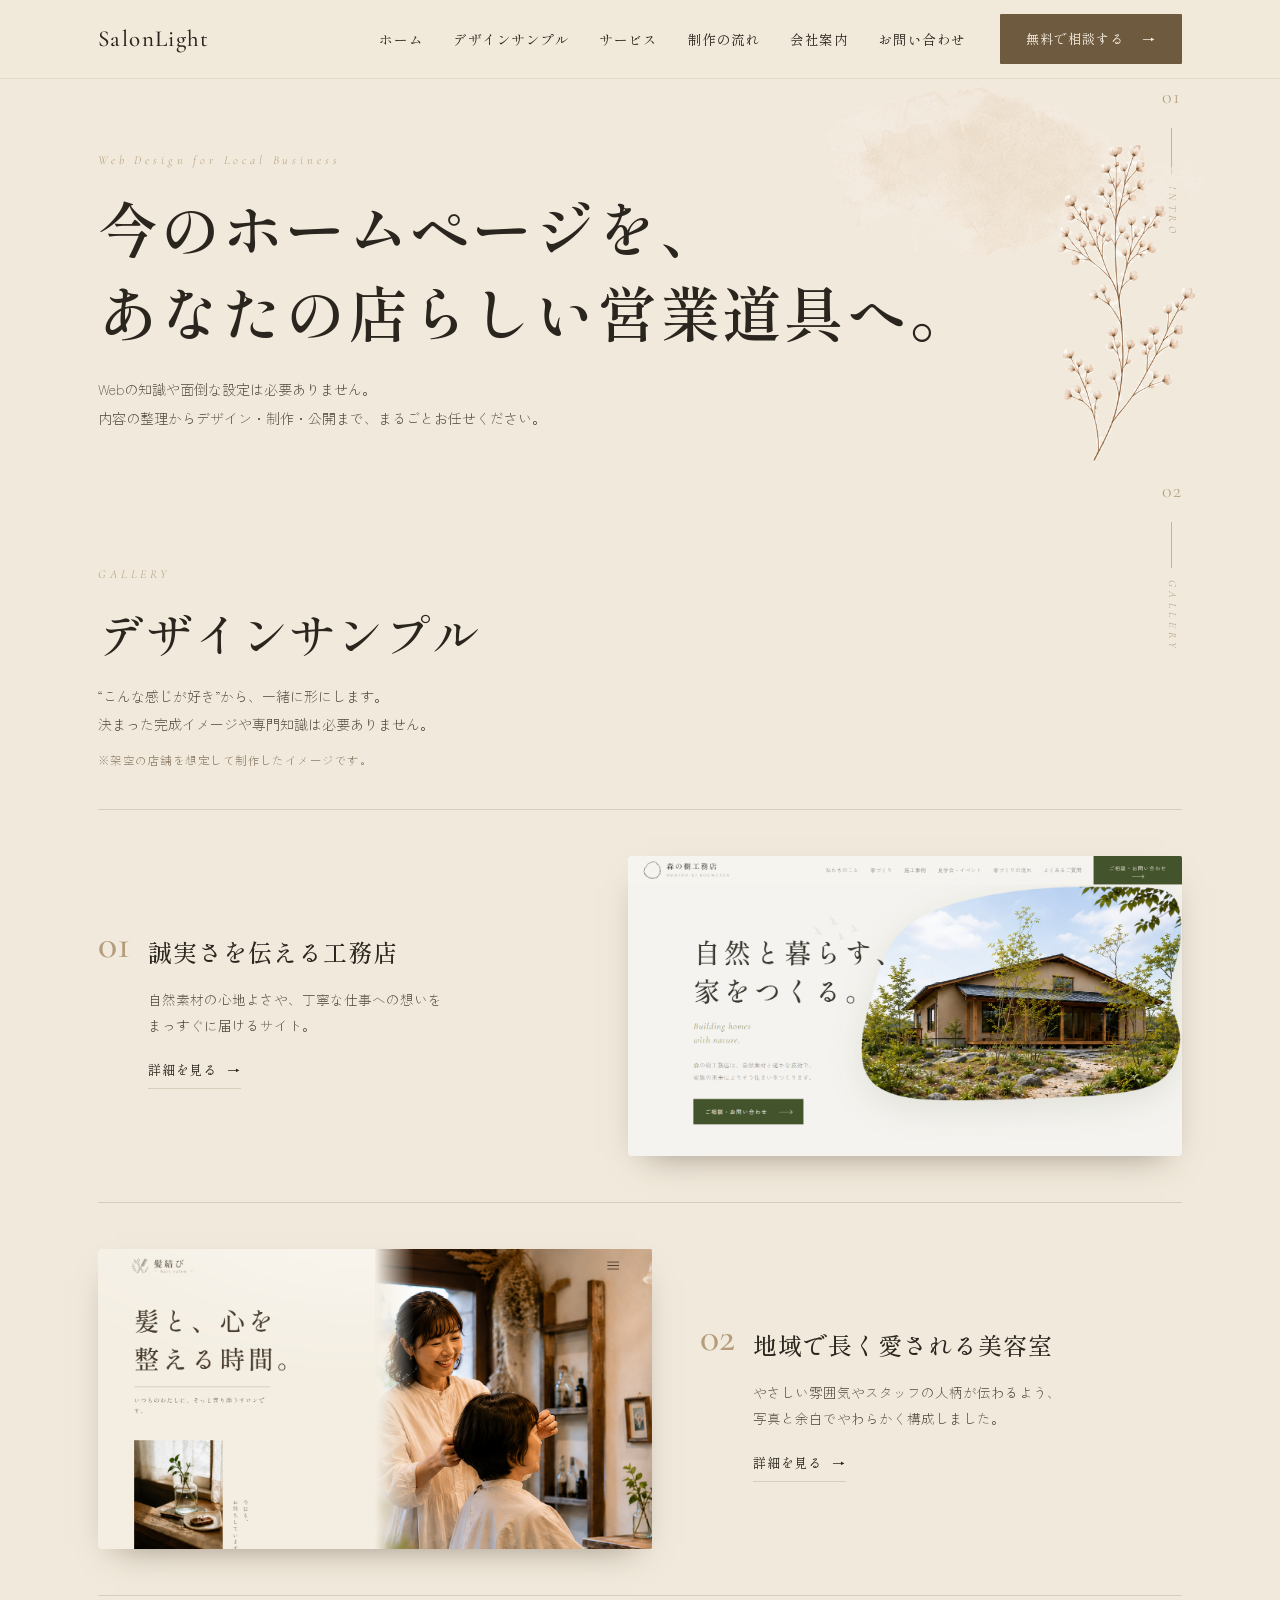
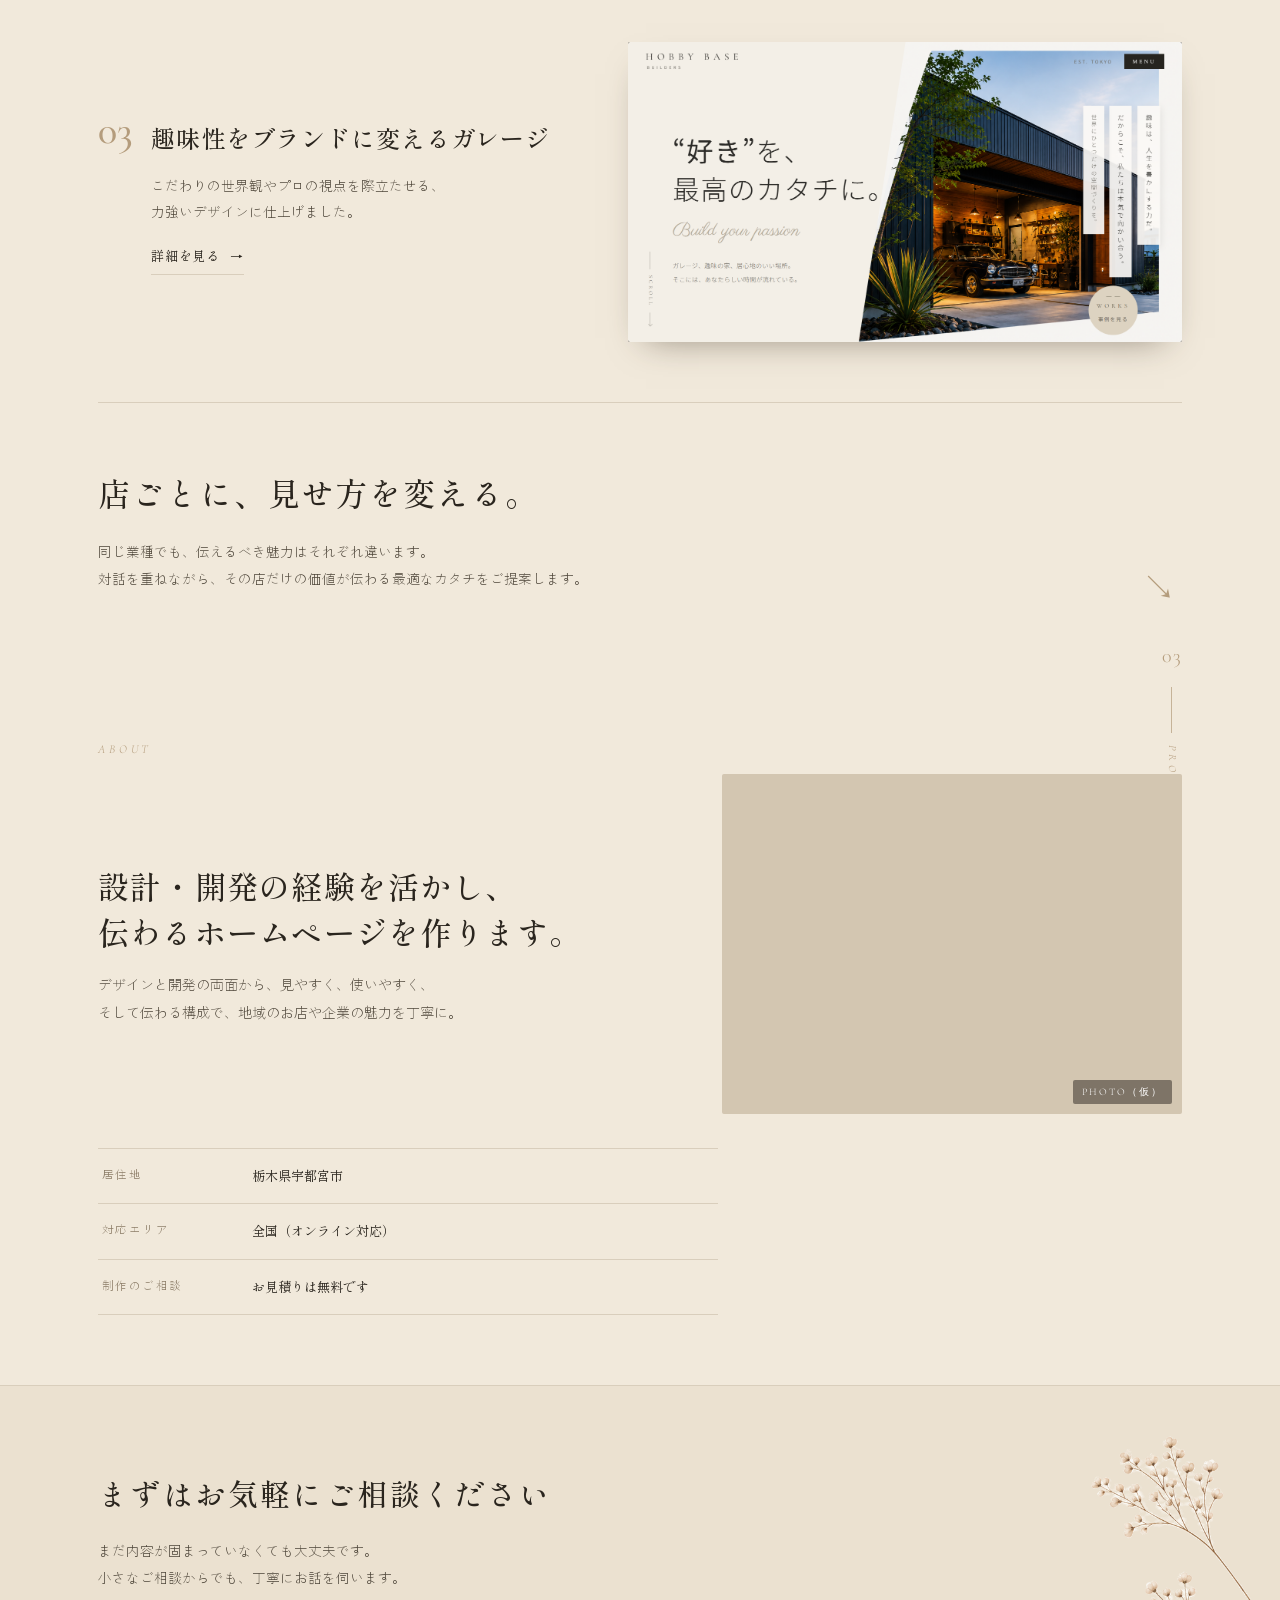
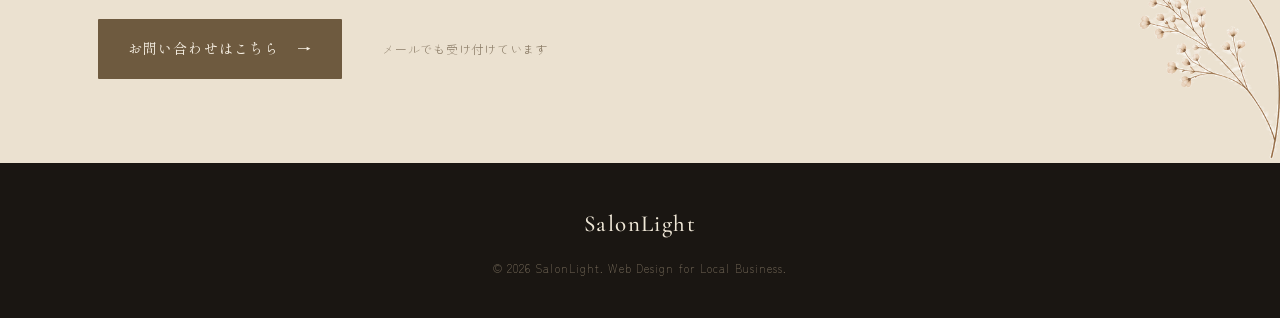
==== index.html @ 2dcd73f8 "Replace repository contents" ====
<!DOCTYPE html>
<html lang="ja">
<head>
<meta charset="UTF-8" />
<meta name="viewport" content="width=device-width, initial-scale=1.0" />
<title>SalonLight ｜ 今のホームページを、あなたの店らしい営業道具へ。</title>
<meta name="description" content="デザインから公開後の運用まで、まるごとサポート。地域のお店や企業の魅力を、伝わるかたちに整えるWeb制作。" />
<link rel="preconnect" href="https://fonts.googleapis.com" />
<link rel="preconnect" href="https://fonts.gstatic.com" crossorigin />
<link href="https://fonts.googleapis.com/css2?family=Cormorant+Garamond:ital,wght@0,400;0,500;0,600;1,400&family=Shippori+Mincho:wght@400;500;600;700&family=Zen+Kaku+Gothic+New:wght@300;400;500;700&display=swap" rel="stylesheet" />
<link rel="stylesheet" href="css/style.css" />
</head>
<body>

<!-- ============ HEADER ============ -->
<header class="site-header" id="top">
  <div class="header-inner">
    <a href="#top" class="logo">SalonLight</a>
    <nav class="gnav" aria-label="グローバルナビ">
      <a href="#top">ホーム</a>
      <a href="#works">デザインサンプル</a>
      <a href="#service">サービス</a>
      <a href="#flow">制作の流れ</a>
      <a href="#about">会社案内</a>
      <a href="#contact">お問い合わせ</a>
    </nav>
    <a href="#contact" class="btn btn-solid header-cta">無料で相談する<span class="ar">→</span></a>
    <button class="menu-toggle" aria-label="メニュー" aria-expanded="false">
      <span></span><span></span><span></span>
    </button>
  </div>
  <div class="mobile-nav" hidden>
    <a href="#top">ホーム</a>
    <a href="#works">デザインサンプル</a>
    <a href="#service">サービス</a>
    <a href="#flow">制作の流れ</a>
    <a href="#about">会社案内</a>
    <a href="#contact">お問い合わせ</a>
    <a href="#contact" class="btn btn-solid">無料で相談する<span class="ar">→</span></a>
  </div>
</header>

<main>

<!-- ============ HERO / INTRO ============ -->
<section class="hero">
  <span class="side-index" aria-hidden="true"><em>01</em><i class="bar"></i><span class="vtxt">INTRO</span></span>
  <img class="hero-watercolor" src="resouce/05_watercolor.png" alt="" aria-hidden="true" />
  <img class="hero-flower" src="resouce/03_kasumiso_right.png" alt="" aria-hidden="true" />
  <div class="hero-body">
    <p class="eyebrow">Web Design for Local Business</p>
    <h1 class="hero-title">今のホームページを、<br />あなたの店らしい<br class="sp-only" />営業道具へ。</h1>
    <p class="hero-lead">Webの知識や面倒な設定は必要ありません。<br />内容の整理からデザイン・制作・公開まで、まるごとお任せください。</p>
  </div>
</section>

<!-- ============ GALLERY / デザインサンプル ============ -->
<section class="works" id="works">
  <span class="side-index right" aria-hidden="true"><em>02</em><i class="bar"></i><span class="vtxt">GALLERY</span></span>
  <header class="sec-head">
    <p class="eyebrow">GALLERY</p>
    <h2 class="sec-title">デザインサンプル</h2>
    <p class="sec-lead">“こんな感じが好き”から、一緒に形にします。<br />決まった完成イメージや専門知識は必要ありません。</p>
    <p class="sample-note">※架空の店舗を想定して制作したイメージです。</p>
  </header>

  <article class="work">
    <div class="work-text">
      <span class="work-no">01</span>
      <div>
        <h3>誠実さを伝える工務店</h3>
        <p>自然素材の心地よさや、丁寧な仕事への想いを<br />まっすぐに届けるサイト。</p>
        <a class="link-arrow" href="sample2/morinoki_site/index.html">詳細を見る<span class="ar">→</span></a>
      </div>
    </div>
    <a class="work-shot" href="sample2/morinoki_site/index.html" aria-label="森の樹工務店サイトを開く"><img src="mockups/work01_komuten.png" alt="森の樹工務店サイトのプレビュー" loading="lazy" /></a>
  </article>

  <article class="work reverse">
    <div class="work-text">
      <span class="work-no">02</span>
      <div>
        <h3>地域で長く愛される美容室</h3>
        <p>やさしい雰囲気やスタッフの人柄が伝わるよう、<br />写真と余白でやわらかく構成しました。</p>
        <a class="link-arrow" href="sample4/site/index.html">詳細を見る<span class="ar">→</span></a>
      </div>
    </div>
    <a class="work-shot" href="sample4/site/index.html" aria-label="髪結び 美容室サイトを開く"><img src="mockups/work02_salon.png" alt="髪結び 美容室サイトのプレビュー" loading="lazy" /></a>
  </article>

  <article class="work">
    <div class="work-text">
      <span class="work-no">03</span>
      <div>
        <h3>趣味性をブランドに変えるガレージ</h3>
        <p>こだわりの世界観やプロの視点を際立たせる、<br />力強いデザインに仕上げました。</p>
        <a class="link-arrow" href="sample3/index.html">詳細を見る<span class="ar">→</span></a>
      </div>
    </div>
    <a class="work-shot dark" href="sample3/index.html" aria-label="HOBBY BASE ガレージサイトを開く"><img src="mockups/work03_garage.png" alt="HOBBY BASE ガレージサイトのプレビュー" loading="lazy" /></a>
  </article>

  <div class="works-foot">
    <h3>店ごとに、見せ方を変える。</h3>
    <p>同じ業種でも、伝えるべき魅力はそれぞれ違います。<br />対話を重ねながら、その店だけの価値が伝わる最適なカタチをご提案します。</p>
    <span class="corner-arrow" aria-hidden="true">↘</span>
  </div>
</section>

<!-- ============ ABOUT / PROFILE ============ -->
<section class="about" id="about">
  <span class="side-index right" aria-hidden="true"><em>03</em><i class="bar"></i><span class="vtxt">PROFILE</span></span>
  <p class="eyebrow">ABOUT</p>
  <div class="about-grid">
    <div class="about-text">
      <h2 class="sec-title">設計・開発の経験を活かし、<br />伝わるホームページを作ります。</h2>
      <p class="sec-lead">デザインと開発の両面から、見やすく、使いやすく、<br />そして伝わる構成で、地域のお店や企業の魅力を丁寧に。</p>
    </div>
    <!-- 仮置き写真：本番では人物・作業風景の写真に差し替え -->
    <figure class="about-photo" style="--ph:url('https://images.unsplash.com/photo-1486312338219-ce68d2c6f44d?auto=format&fit=crop&w=1000&q=70')">
      <span class="ph-tag">PHOTO（仮）</span>
    </figure>
  </div>

  <dl class="profile-table">
    <div><dt>居住地</dt><dd>栃木県宇都宮市</dd></div>
    <div><dt>対応エリア</dt><dd>全国（オンライン対応）</dd></div>
    <div><dt>制作のご相談</dt><dd>お見積りは無料です</dd></div>
  </dl>
</section>

<!-- ============ CONTACT CTA ============ -->
<section class="cta" id="contact">
  <img class="cta-flower" src="resouce/01_kasumiso_left.png" alt="" aria-hidden="true" />
  <div class="cta-inner">
    <h2>まずはお気軽にご相談ください</h2>
    <p>まだ内容が固まっていなくても大丈夫です。<br />小さなご相談からでも、丁寧にお話を伺います。</p>
    <a href="mailto:nnnwa4create@gmail.com" class="btn btn-solid btn-lg">お問い合わせはこちら<span class="ar">→</span></a>
    <a href="mailto:nnnwa4create@gmail.com" class="link-arrow mail">メールでも受け付けています</a>
  </div>
</section>

</main>

<footer class="site-footer">
  <a href="#top" class="logo">SalonLight</a>
  <p class="copy">© 2026 SalonLight. Web Design for Local Business.</p>
</footer>

<script>
  const toggle = document.querySelector('.menu-toggle');
  const mnav = document.querySelector('.mobile-nav');
  toggle.addEventListener('click', () => {
    const open = mnav.hasAttribute('hidden');
    if (open) { mnav.removeAttribute('hidden'); } else { mnav.setAttribute('hidden',''); }
    toggle.setAttribute('aria-expanded', String(open));
    toggle.classList.toggle('is-open', open);
  });
  mnav.querySelectorAll('a').forEach(a => a.addEventListener('click', () => {
    mnav.setAttribute('hidden',''); toggle.classList.remove('is-open'); toggle.setAttribute('aria-expanded','false');
  }));
</script>
</body>
</html>
---- css/style.css ----
/* =========================================================
   N Design — mobile-first stylesheet
   見本（スマホ／PC）に忠実に再現。配色は温かみのあるアイボリー＋ブラウン。
   ========================================================= */

:root{
  --cream:#F1E9DB;        /* page background */
  --cream-2:#EBE1D0;
  --ivory:#FBF7EF;
  --ink:#2A251E;          /* headings */
  --ink-soft:#4C4438;     /* body text */
  --muted:#8A7B66;        /* small captions */
  --brown:#6E5A3F;        /* buttons / accent */
  --brown-dark:#5A492F;
  --brown-light:#B49C7C;  /* numbers, latin labels */
  --line:#D9CEBC;         /* hairlines */
  --dark:#1A1612;         /* dark blocks */
  --dark-2:#221D18;
  --maxw:1180px;
  --pad:22px;             /* mobile side padding (控えめ) */
  --serif:"Shippori Mincho", serif;
  --sans:"Zen Kaku Gothic New","Noto Sans JP",sans-serif;
  --latin:"Cormorant Garamond",serif;
}

*{box-sizing:border-box;}
html{scroll-behavior:smooth;}
body{
  margin:0;
  background:var(--cream);
  color:var(--ink-soft);
  font-family:var(--sans);
  font-weight:300;
  line-height:1.85;
  font-size:14px;
  -webkit-font-smoothing:antialiased;
  text-rendering:optimizeLegibility;
  overflow-x:hidden;
}
img{max-width:100%;display:block;}
a{color:inherit;text-decoration:none;}

.sp-only{display:inline;}

/* ---------- shared bits ---------- */
.eyebrow{
  font-family:var(--latin);
  font-size:12px;
  letter-spacing:.32em;
  text-transform:none;
  color:var(--brown-light);
  font-style:italic;
  margin:0 0 14px;
}
.sec-title{
  font-family:var(--serif);
  color:var(--ink);
  font-weight:500;
  line-height:1.5;
  letter-spacing:.04em;
  margin:0;
}
.sec-lead{
  color:var(--ink-soft);
  font-size:13px;
  line-height:2;
  margin:14px 0 0;
}
.sample-note{
  font-size:11.5px;
  color:var(--muted);
  letter-spacing:.04em;
  margin:12px 0 0;
}

/* arrow link */
.link-arrow{
  display:inline-flex;align-items:center;gap:10px;
  font-family:var(--serif);
  font-size:13px;
  color:var(--ink);
  letter-spacing:.06em;
  padding-bottom:6px;
  border-bottom:1px solid var(--line);
}
.link-arrow .ar{font-family:var(--sans);transition:transform .25s;}
.link-arrow:hover .ar{transform:translateX(5px);}
.link-arrow.light{color:#fff;border-color:rgba(255,255,255,.5);}
.link-arrow.mail{font-family:var(--sans);font-size:12px;color:var(--muted);border:none;padding:0;}

/* buttons */
.btn{
  display:inline-flex;align-items:center;justify-content:center;gap:18px;
  font-family:var(--serif);letter-spacing:.08em;
  cursor:pointer;border:none;transition:background .25s,transform .25s;
}
.btn .ar{font-family:var(--sans);}
.btn-solid{
  background:var(--brown);color:#F6EFE3;
  font-size:13px;padding:13px 26px;border-radius:1px;
}
.btn-solid:hover{background:var(--brown-dark);}
.btn-lg{padding:17px 30px;font-size:14px;}
.btn-lg:hover .ar{transform:translateX(5px);}

/* side vertical index (01 / INTRO) */
.side-index{
  position:absolute;top:0;right:var(--pad);
  display:flex;flex-direction:column;align-items:center;gap:12px;
  color:var(--brown-light);pointer-events:none;
}
.side-index em{font-family:var(--latin);font-style:normal;font-size:20px;letter-spacing:.05em;}
.side-index .bar{width:1px;height:46px;background:var(--brown-light);opacity:.7;}
.side-index .vtxt{
  writing-mode:vertical-rl;font-family:var(--latin);font-style:italic;
  letter-spacing:.4em;font-size:11px;
}

/* =========================================================
   HEADER
   ========================================================= */
.site-header{
  position:sticky;top:0;z-index:50;
  background:rgba(241,233,219,.92);
  backdrop-filter:blur(6px);
  border-bottom:1px solid rgba(217,206,188,.6);
}
.header-inner{
  max-width:var(--maxw);margin:0 auto;
  display:flex;align-items:center;justify-content:space-between;
  padding:14px var(--pad);
}
.logo{
  font-family:var(--latin);font-size:23px;font-weight:500;
  letter-spacing:.06em;color:var(--ink);
}
.gnav{display:none;}
.header-cta{display:none;}
.menu-toggle{
  width:30px;height:22px;background:none;border:none;position:relative;padding:0;
}
.menu-toggle span{
  position:absolute;left:0;width:100%;height:1.5px;background:var(--ink);transition:.3s;
}
.menu-toggle span:nth-child(1){top:2px;}
.menu-toggle span:nth-child(2){top:10px;}
.menu-toggle span:nth-child(3){top:18px;}
.menu-toggle.is-open span:nth-child(1){top:10px;transform:rotate(45deg);}
.menu-toggle.is-open span:nth-child(2){opacity:0;}
.menu-toggle.is-open span:nth-child(3){top:10px;transform:rotate(-45deg);}
[hidden]{display:none !important;}
.mobile-nav{
  display:flex;flex-direction:column;gap:4px;
  padding:10px var(--pad) 22px;
  border-bottom:1px solid var(--line);
}
.mobile-nav a{
  font-family:var(--serif);font-size:14px;padding:11px 4px;color:var(--ink);
  border-bottom:1px solid rgba(217,206,188,.5);
}
.mobile-nav a.btn{border:none;margin-top:12px;color:#F6EFE3;}

/* =========================================================
   HERO
   ========================================================= */
.hero{
  position:relative;
  max-width:var(--maxw);margin:0 auto;
  padding:54px var(--pad) 46px;
}
.hero-watercolor{
  position:absolute;top:8px;right:-30px;width:60%;max-width:300px;
  opacity:.7;z-index:0;pointer-events:none;
}
.hero-flower{
  position:absolute;top:120px;right:0;width:34%;max-width:150px;
  opacity:.9;z-index:0;pointer-events:none;
}
.hero-body{position:relative;z-index:2;}
.hero-title{
  font-family:var(--serif);color:var(--ink);
  font-weight:600;letter-spacing:.04em;
  font-size:33px;line-height:1.45;margin:0 0 22px;
}
.hero-lead{
  font-size:13px;line-height:2.05;color:var(--ink-soft);margin:0;
}

/* =========================================================
   WORKS
   ========================================================= */
.works{
  position:relative;max-width:var(--maxw);margin:0 auto;
  padding:58px var(--pad) 20px;
}
.sec-head{margin-bottom:38px;}
.sec-head .sec-title{font-size:34px;margin-top:4px;}

.work{
  display:flex;flex-direction:column;gap:18px;
  padding:30px 0;border-top:1px solid var(--line);
}
.work-text{display:flex;gap:18px;align-items:flex-start;}
.work-no{
  font-family:var(--latin);font-size:30px;color:var(--brown-light);
  line-height:1;flex:0 0 auto;font-weight:500;
}
.work-text h3{
  font-family:var(--serif);color:var(--ink);font-weight:500;
  font-size:18px;letter-spacing:.04em;margin:6px 0 12px;
}
.work-text p{font-size:12.5px;line-height:1.95;color:var(--ink-soft);margin:0 0 16px;}
.work-shot{
  display:block;margin:0;height:210px;border-radius:2px;overflow:hidden;position:relative;
  background-color:#cdbfa9;
  box-shadow:0 14px 34px -18px rgba(60,48,32,.55);
  transition:transform .35s ease, box-shadow .35s ease;
}
.work-shot img{
  width:100%;height:100%;object-fit:cover;object-position:center top;display:block;
  transition:transform .5s ease;
}
.work-shot:hover{transform:translateY(-4px);box-shadow:0 20px 40px -16px rgba(60,48,32,.6);}
.work-shot:hover img{transform:scale(1.03);}
.work-shot.dark{background-color:#15120e;}

/* works closing band */
.works-foot{
  position:relative;border-top:1px solid var(--line);
  padding:42px 0 8px;margin-top:14px;
}
.works-foot h3{
  font-family:var(--serif);color:var(--ink);font-weight:500;
  font-size:23px;letter-spacing:.06em;margin:0 0 16px;
}
.works-foot p{font-size:12.5px;line-height:2;color:var(--ink-soft);margin:0;}
.corner-arrow{
  position:absolute;right:2px;bottom:6px;color:var(--brown-light);
  font-size:24px;line-height:1;
}

/* =========================================================
   ABOUT / PROFILE
   ========================================================= */
.about{
  position:relative;max-width:var(--maxw);margin:0 auto;
  padding:64px var(--pad) 50px;
}
.about-grid{display:flex;flex-direction:column;gap:26px;}
.about .sec-title{font-size:25px;}
.about-photo{
  margin:0;height:230px;border-radius:2px;overflow:hidden;position:relative;
  background-image:var(--ph);background-size:cover;background-position:center;
  background-color:#d3c6b1;
}
.ph-tag{
  position:absolute;right:10px;bottom:10px;
  font-family:var(--latin);font-size:10px;letter-spacing:.2em;
  color:#fff;background:rgba(42,37,30,.5);padding:3px 9px;border-radius:2px;
}
.profile-table{margin:34px 0 0;padding:0;}
.profile-table > div{
  display:flex;gap:20px;padding:15px 4px;border-bottom:1px solid var(--line);
}
.profile-table > div:first-child{border-top:1px solid var(--line);}
.profile-table dt{
  flex:0 0 96px;font-size:11.5px;color:var(--muted);letter-spacing:.12em;margin:0;
}
.profile-table dd{margin:0;font-size:13px;color:var(--ink);font-family:var(--serif);}

/* =========================================================
   CONTACT CTA
   ========================================================= */
.cta{
  position:relative;background:var(--cream-2);overflow:hidden;
  border-top:1px solid var(--line);
}
.cta-flower{
  position:absolute;right:-6px;bottom:0;width:30%;max-width:130px;opacity:.85;pointer-events:none;
}
.cta-inner{
  max-width:var(--maxw);margin:0 auto;
  padding:56px var(--pad) 60px;position:relative;z-index:2;
}
.cta-inner h2{
  font-family:var(--serif);color:var(--ink);font-weight:500;
  font-size:23px;letter-spacing:.08em;margin:0 0 16px;
}
.cta-inner p{font-size:12.5px;line-height:2;color:var(--ink-soft);margin:0 0 28px;}
.cta-inner .btn-lg{display:flex;width:100%;max-width:340px;margin:0 0 18px;}

/* =========================================================
   FOOTER
   ========================================================= */
.site-footer{
  background:var(--dark);color:#C7BBA6;text-align:center;
  padding:40px var(--pad);
}
.site-footer .logo{color:#F0E8D8;display:inline-block;margin-bottom:12px;}
.site-footer .copy{font-size:11px;letter-spacing:.1em;color:#897C68;margin:0;}

/* =========================================================
   ===============   PC  /  TABLET   =======================
   ========================================================= */
@media (min-width:900px){
  :root{--pad:48px;}
  body{font-size:15px;}
  .sp-only{display:none;}

  /* header */
  .menu-toggle,.mobile-nav{display:none;}
  .gnav{display:flex;gap:30px;margin-left:auto;}
  .gnav a{
    font-family:var(--serif);font-size:13.5px;color:var(--ink);letter-spacing:.04em;
    position:relative;padding:4px 0;
  }
  .gnav a:hover{color:var(--brown);}
  .header-cta{display:inline-flex;margin-left:34px;}

  /* hero */
  .hero{padding:70px var(--pad) 40px;min-height:auto;}
  .hero-title{font-size:54px;line-height:1.4;}
  .hero-lead{font-size:14px;max-width:520px;}
  .hero-flower{top:60px;right:30px;width:150px;max-width:160px;}
  .hero-watercolor{top:0;right:0;max-width:420px;width:46%;}
  .side-index{right:var(--pad);}

  /* works */
  .works{padding:90px var(--pad) 30px;}
  .sec-head .sec-title{font-size:46px;}
  .sec-lead{font-size:14px;}

  .work{
    flex-direction:row;align-items:center;gap:48px;
    padding:46px 0;
  }
  .work.reverse{flex-direction:row-reverse;}
  .work-text{flex:1;}
  .work-shot{flex:1.15;height:300px;}
  .work-text h3{font-size:24px;}
  .work-text p{font-size:13.5px;}
  .work-no{font-size:40px;}

  .works-foot{padding:60px 0 16px;}
  .works-foot h3{font-size:32px;}
  .works-foot p{font-size:13.5px;}
  .corner-arrow{font-size:34px;right:6px;}

  /* about */
  .about{padding:100px var(--pad) 70px;}
  .about-grid{flex-direction:row;align-items:center;gap:48px;}
  .about-text{flex:1.25;}
  .about .sec-title{font-size:31px;}
  .about-photo{flex:1;height:340px;}
  .profile-table{max-width:620px;}
  .profile-table dt{flex-basis:130px;}

  /* cta */
  .cta-inner{padding:80px var(--pad) 84px;}
  .cta-inner h2{font-size:30px;}
  .cta-inner p{font-size:13.5px;}
  .cta-inner .btn-lg{display:inline-flex;width:auto;margin-right:30px;margin-bottom:0;}
  .cta-inner .link-arrow.mail{margin-left:6px;}
  .cta-flower{max-width:200px;width:22%;}
}

@media (min-width:1100px){
  .hero-title{font-size:60px;}
}
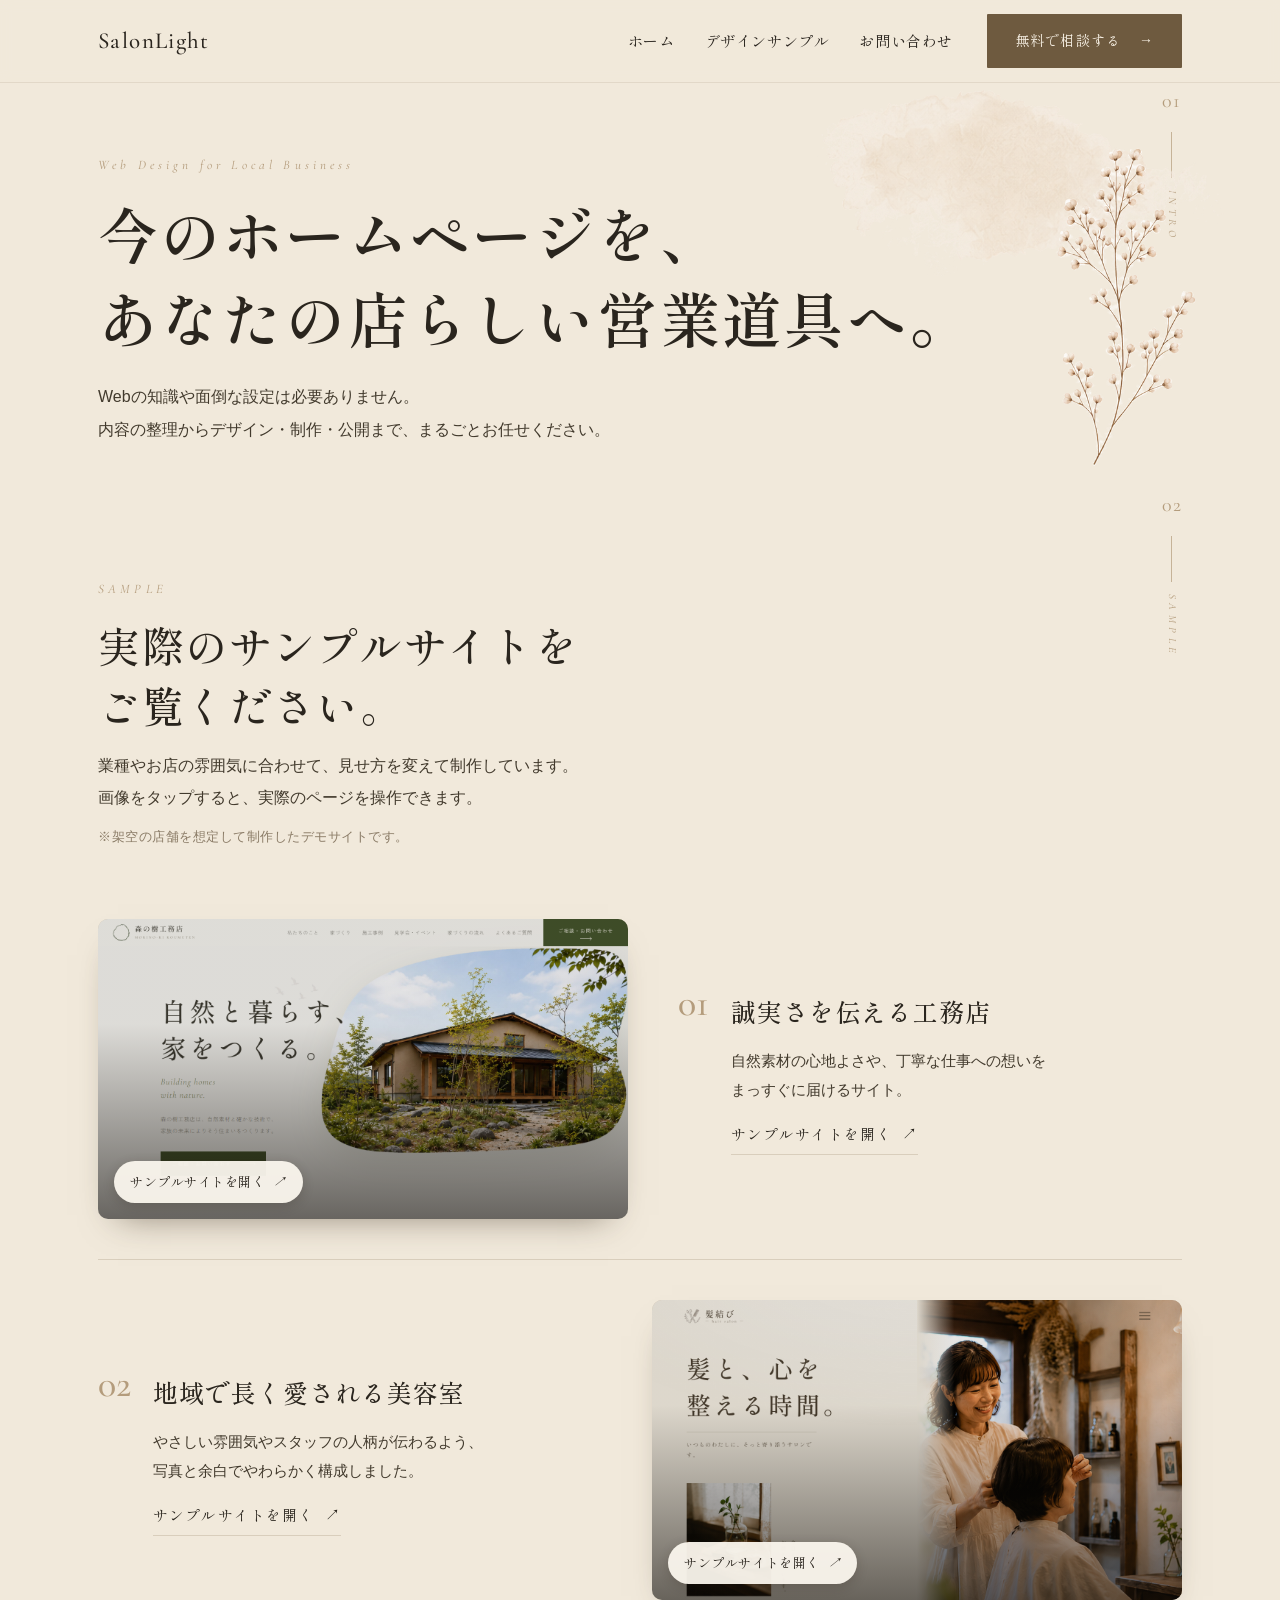
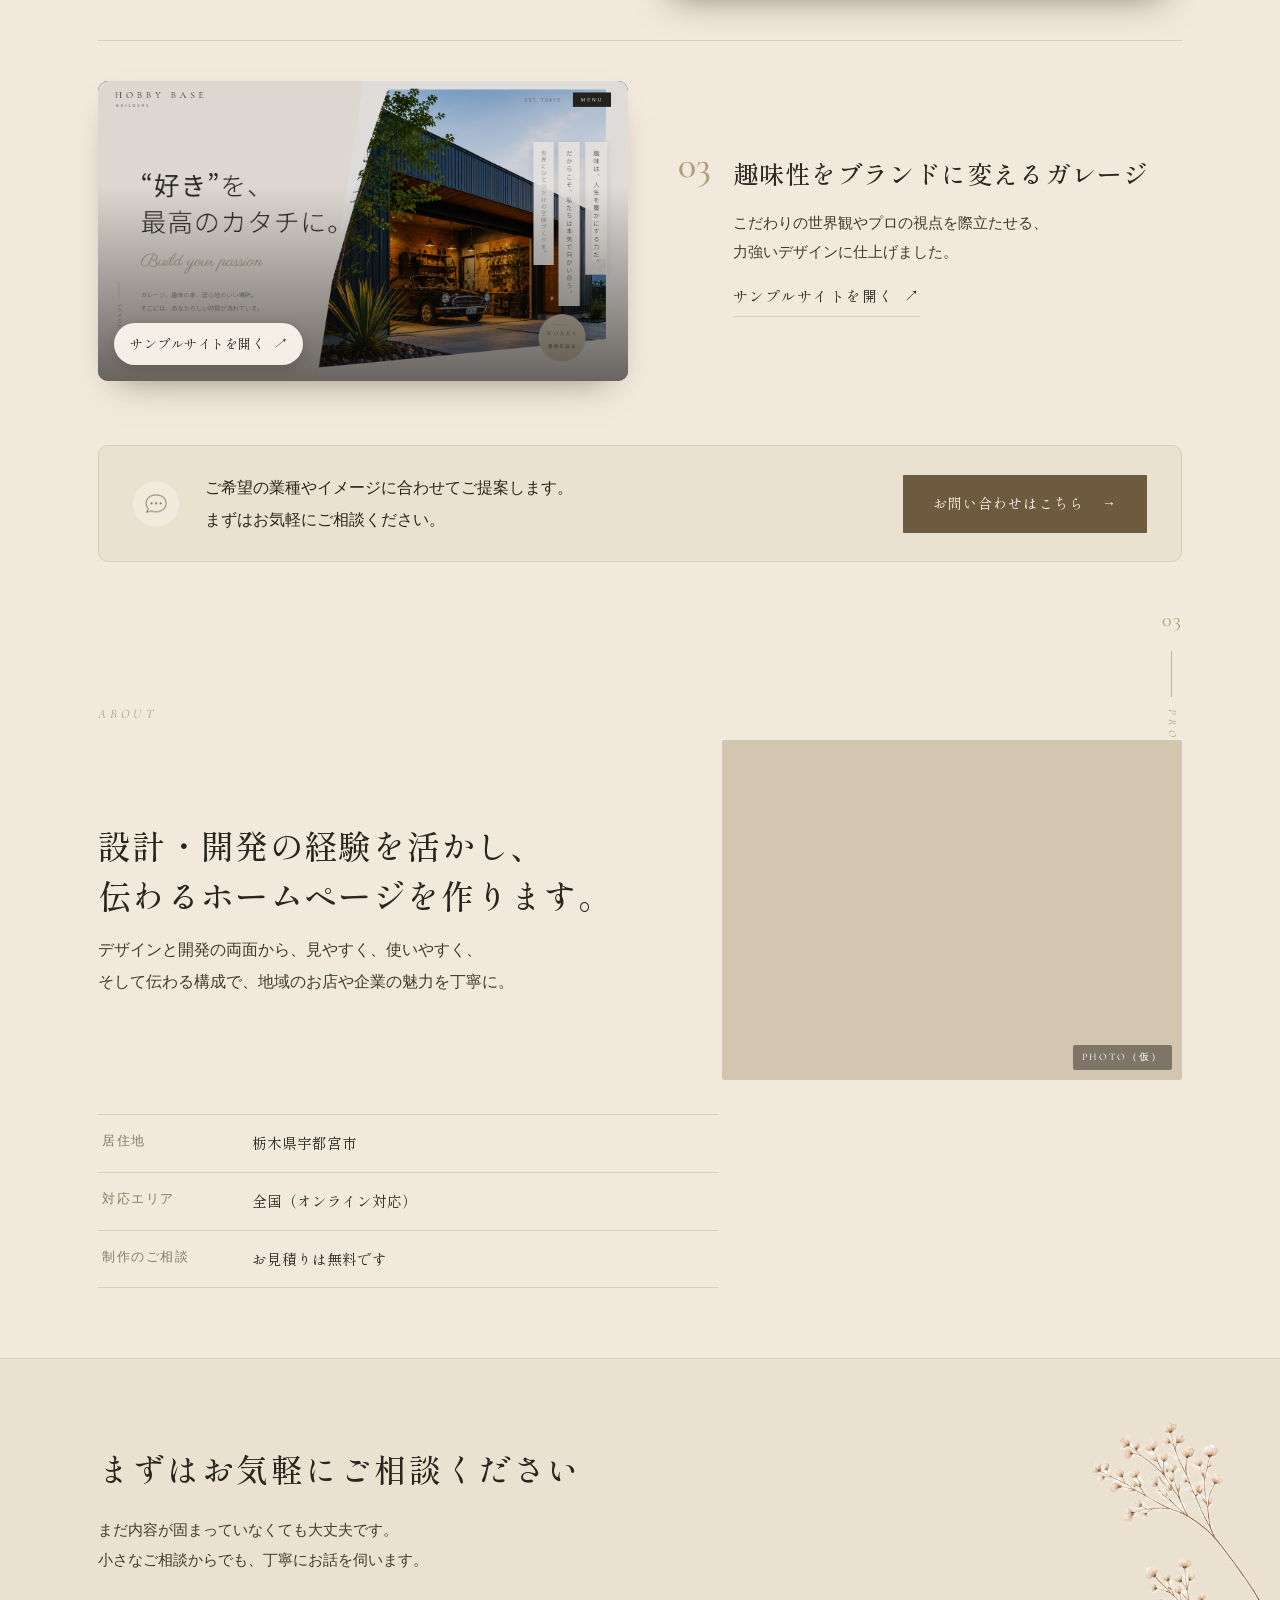
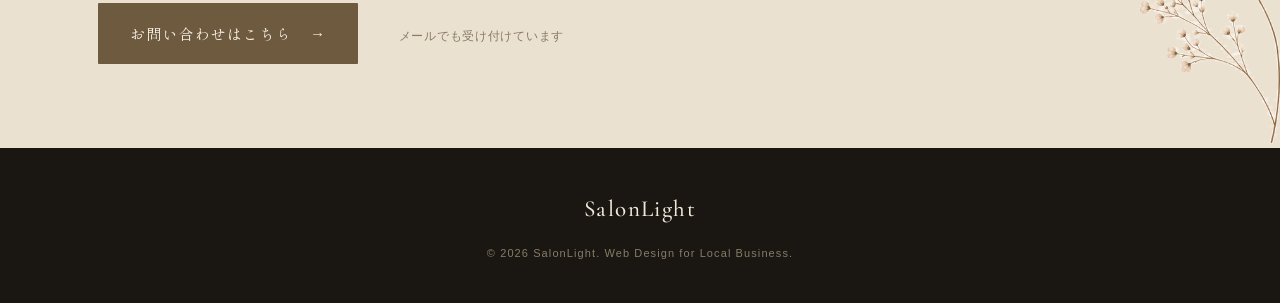
==== commit 93af480b: "Update site" ====
--- a/index.html
+++ b/index.html
@@ -19,9 +19,6 @@
     <nav class="gnav" aria-label="グローバルナビ">
       <a href="#top">ホーム</a>
       <a href="#works">デザインサンプル</a>
-      <a href="#service">サービス</a>
-      <a href="#flow">制作の流れ</a>
-      <a href="#about">会社案内</a>
       <a href="#contact">お問い合わせ</a>
     </nav>
     <a href="#contact" class="btn btn-solid header-cta">無料で相談する<span class="ar">→</span></a>
@@ -32,9 +29,6 @@
   <div class="mobile-nav" hidden>
     <a href="#top">ホーム</a>
     <a href="#works">デザインサンプル</a>
-    <a href="#service">サービス</a>
-    <a href="#flow">制作の流れ</a>
-    <a href="#about">会社案内</a>
     <a href="#contact">お問い合わせ</a>
     <a href="#contact" class="btn btn-solid">無料で相談する<span class="ar">→</span></a>
   </div>
@@ -54,56 +48,68 @@
   </div>
 </section>
 
-<!-- ============ GALLERY / デザインサンプル ============ -->
+<!-- ============ GALLERY / サンプルサイト ============ -->
 <section class="works" id="works">
-  <span class="side-index right" aria-hidden="true"><em>02</em><i class="bar"></i><span class="vtxt">GALLERY</span></span>
+  <span class="side-index right" aria-hidden="true"><em>02</em><i class="bar"></i><span class="vtxt">SAMPLE</span></span>
   <header class="sec-head">
-    <p class="eyebrow">GALLERY</p>
-    <h2 class="sec-title">デザインサンプル</h2>
-    <p class="sec-lead">“こんな感じが好き”から、一緒に形にします。<br />決まった完成イメージや専門知識は必要ありません。</p>
-    <p class="sample-note">※架空の店舗を想定して制作したイメージです。</p>
+    <p class="eyebrow">SAMPLE</p>
+    <h2 class="sec-title">実際のサンプルサイトを<br />ご覧ください。</h2>
+    <p class="sec-lead">業種やお店の雰囲気に合わせて、見せ方を変えて制作しています。<br />画像をタップすると、実際のページを操作できます。</p>
+    <p class="sample-note">※架空の店舗を想定して制作したデモサイトです。</p>
   </header>
 
   <article class="work">
+    <a class="work-shot" href="sample2/morinoki_site/index.html" target="_blank" rel="noopener" aria-label="工務店サイトのサンプルを開く">
+      <img src="mockups/work01_komuten.png" alt="工務店サイトのサンプル" loading="lazy" />
+      <span class="shot-label"><em>01</em><span>誠実さを伝える工務店</span></span>
+      <span class="shot-hint">サンプルサイトを開く<i class="ar">↗</i></span>
+    </a>
     <div class="work-text">
       <span class="work-no">01</span>
       <div>
         <h3>誠実さを伝える工務店</h3>
         <p>自然素材の心地よさや、丁寧な仕事への想いを<br />まっすぐに届けるサイト。</p>
-        <a class="link-arrow" href="sample2/morinoki_site/index.html">詳細を見る<span class="ar">→</span></a>
+        <a class="open-btn" href="sample2/morinoki_site/index.html" target="_blank" rel="noopener">サンプルサイトを開く<span class="ar">↗</span></a>
       </div>
     </div>
-    <a class="work-shot" href="sample2/morinoki_site/index.html" aria-label="森の樹工務店サイトを開く"><img src="mockups/work01_komuten.png" alt="森の樹工務店サイトのプレビュー" loading="lazy" /></a>
   </article>
 
   <article class="work reverse">
+    <a class="work-shot" href="sample4/site/index.html" target="_blank" rel="noopener" aria-label="美容室サイトのサンプルを開く">
+      <img src="mockups/work02_salon.png" alt="美容室サイトのサンプル" loading="lazy" />
+      <span class="shot-label"><em>02</em><span>地域で長く愛される美容室</span></span>
+      <span class="shot-hint">サンプルサイトを開く<i class="ar">↗</i></span>
+    </a>
     <div class="work-text">
       <span class="work-no">02</span>
       <div>
         <h3>地域で長く愛される美容室</h3>
         <p>やさしい雰囲気やスタッフの人柄が伝わるよう、<br />写真と余白でやわらかく構成しました。</p>
-        <a class="link-arrow" href="sample4/site/index.html">詳細を見る<span class="ar">→</span></a>
+        <a class="open-btn" href="sample4/site/index.html" target="_blank" rel="noopener">サンプルサイトを開く<span class="ar">↗</span></a>
       </div>
     </div>
-    <a class="work-shot" href="sample4/site/index.html" aria-label="髪結び 美容室サイトを開く"><img src="mockups/work02_salon.png" alt="髪結び 美容室サイトのプレビュー" loading="lazy" /></a>
   </article>
 
   <article class="work">
+    <a class="work-shot dark" href="sample3/index.html" target="_blank" rel="noopener" aria-label="ガレージサイトのサンプルを開く">
+      <img src="mockups/work03_garage.png" alt="ガレージサイトのサンプル" loading="lazy" />
+      <span class="shot-label"><em>03</em><span>趣味性をブランドに変えるガレージ</span></span>
+      <span class="shot-hint">サンプルサイトを開く<i class="ar">↗</i></span>
+    </a>
     <div class="work-text">
       <span class="work-no">03</span>
       <div>
         <h3>趣味性をブランドに変えるガレージ</h3>
         <p>こだわりの世界観やプロの視点を際立たせる、<br />力強いデザインに仕上げました。</p>
-        <a class="link-arrow" href="sample3/index.html">詳細を見る<span class="ar">→</span></a>
+        <a class="open-btn" href="sample3/index.html" target="_blank" rel="noopener">サンプルサイトを開く<span class="ar">↗</span></a>
       </div>
     </div>
-    <a class="work-shot dark" href="sample3/index.html" aria-label="HOBBY BASE ガレージサイトを開く"><img src="mockups/work03_garage.png" alt="HOBBY BASE ガレージサイトのプレビュー" loading="lazy" /></a>
   </article>
 
   <div class="works-foot">
-    <h3>店ごとに、見せ方を変える。</h3>
-    <p>同じ業種でも、伝えるべき魅力はそれぞれ違います。<br />対話を重ねながら、その店だけの価値が伝わる最適なカタチをご提案します。</p>
-    <span class="corner-arrow" aria-hidden="true">↘</span>
+    <span class="foot-icon" aria-hidden="true"><img src="resouce/icons/10_chat.png" alt="" /></span>
+    <p class="foot-copy">ご希望の業種やイメージに合わせてご提案します。<br />まずはお気軽にご相談ください。</p>
+    <a href="#contact" class="btn btn-solid">お問い合わせはこちら<span class="ar">→</span></a>
   </div>
 </section>
 
--- a/css/style.css
+++ b/css/style.css
@@ -8,7 +8,7 @@
   --cream-2:#EBE1D0;
   --ivory:#FBF7EF;
   --ink:#2A251E;          /* headings */
-  --ink-soft:#4C4438;     /* body text */
+  --ink-soft:#423A2D;     /* body text */
   --muted:#8A7B66;        /* small captions */
   --brown:#6E5A3F;        /* buttons / accent */
   --brown-dark:#5A492F;
@@ -30,9 +30,9 @@
   background:var(--cream);
   color:var(--ink-soft);
   font-family:var(--sans);
-  font-weight:300;
+  font-weight:400;
   line-height:1.85;
-  font-size:14px;
+  font-size:15px;
   -webkit-font-smoothing:antialiased;
   text-rendering:optimizeLegibility;
   overflow-x:hidden;
@@ -45,7 +45,7 @@
 /* ---------- shared bits ---------- */
 .eyebrow{
   font-family:var(--latin);
-  font-size:12px;
+  font-size:13px;
   letter-spacing:.32em;
   text-transform:none;
   color:var(--brown-light);
@@ -62,12 +62,12 @@
 }
 .sec-lead{
   color:var(--ink-soft);
-  font-size:13px;
+  font-size:15px;
   line-height:2;
   margin:14px 0 0;
 }
 .sample-note{
-  font-size:11.5px;
+  font-size:12.5px;
   color:var(--muted);
   letter-spacing:.04em;
   margin:12px 0 0;
@@ -97,10 +97,10 @@
 .btn .ar{font-family:var(--sans);}
 .btn-solid{
   background:var(--brown);color:#F6EFE3;
-  font-size:13px;padding:13px 26px;border-radius:1px;
+  font-size:14px;padding:14px 28px;border-radius:1px;
 }
 .btn-solid:hover{background:var(--brown-dark);}
-.btn-lg{padding:17px 30px;font-size:14px;}
+.btn-lg{padding:17px 32px;font-size:15px;}
 .btn-lg:hover .ar{transform:translateX(5px);}
 
 /* side vertical index (01 / INTRO) */
@@ -180,64 +180,80 @@
 .hero-title{
   font-family:var(--serif);color:var(--ink);
   font-weight:600;letter-spacing:.04em;
-  font-size:33px;line-height:1.45;margin:0 0 22px;
+  font-size:35px;line-height:1.45;margin:0 0 22px;
 }
 .hero-lead{
-  font-size:13px;line-height:2.05;color:var(--ink-soft);margin:0;
-}
-
-/* =========================================================
-   WORKS
+  font-size:15px;line-height:2.05;color:var(--ink-soft);margin:0;
+}
+
+/* =========================================================
+   SAMPLE / サンプルサイト
    ========================================================= */
 .works{
   position:relative;max-width:var(--maxw);margin:0 auto;
-  padding:58px var(--pad) 20px;
-}
-.sec-head{margin-bottom:38px;}
-.sec-head .sec-title{font-size:34px;margin-top:4px;}
-
-.work{
-  display:flex;flex-direction:column;gap:18px;
-  padding:30px 0;border-top:1px solid var(--line);
-}
-.work-text{display:flex;gap:18px;align-items:flex-start;}
-.work-no{
-  font-family:var(--latin);font-size:30px;color:var(--brown-light);
-  line-height:1;flex:0 0 auto;font-weight:500;
-}
-.work-text h3{
-  font-family:var(--serif);color:var(--ink);font-weight:500;
-  font-size:18px;letter-spacing:.04em;margin:6px 0 12px;
-}
-.work-text p{font-size:12.5px;line-height:1.95;color:var(--ink-soft);margin:0 0 16px;}
+  padding:58px var(--pad) 30px;
+}
+.sec-head{margin-bottom:30px;}
+.sec-head .sec-title{font-size:32px;margin-top:4px;line-height:1.45;}
+
+.work{margin:0 0 30px;}
+
+/* tappable preview image with overlays */
 .work-shot{
-  display:block;margin:0;height:210px;border-radius:2px;overflow:hidden;position:relative;
+  display:block;margin:0;position:relative;
+  height:230px;border-radius:10px;overflow:hidden;
   background-color:#cdbfa9;
-  box-shadow:0 14px 34px -18px rgba(60,48,32,.55);
+  box-shadow:0 16px 34px -20px rgba(60,48,32,.6);
   transition:transform .35s ease, box-shadow .35s ease;
 }
 .work-shot img{
   width:100%;height:100%;object-fit:cover;object-position:center top;display:block;
-  transition:transform .5s ease;
-}
-.work-shot:hover{transform:translateY(-4px);box-shadow:0 20px 40px -16px rgba(60,48,32,.6);}
-.work-shot:hover img{transform:scale(1.03);}
+  transition:transform .6s ease;
+}
+.work-shot::after{   /* legibility gradient for the on-image label */
+  content:"";position:absolute;inset:0;z-index:1;
+  background:linear-gradient(180deg,rgba(18,14,9,.10) 35%,rgba(18,14,9,.62));
+}
 .work-shot.dark{background-color:#15120e;}
-
-/* works closing band */
+.work-shot:hover{transform:translateY(-4px);box-shadow:0 22px 40px -18px rgba(60,48,32,.62);}
+.work-shot:hover img{transform:scale(1.04);}
+
+.shot-label{
+  position:absolute;left:18px;bottom:16px;z-index:3;color:#fff;
+  display:flex;flex-direction:column;gap:3px;text-shadow:0 2px 12px rgba(0,0,0,.45);
+}
+.shot-label em{font-family:var(--latin);font-style:normal;font-size:30px;line-height:1;font-weight:500;}
+.shot-label span{font-family:var(--serif);font-size:18px;letter-spacing:.04em;}
+.shot-hint{display:none;}   /* PC only */
+
+/* text block under the image */
+.work-text{margin-top:14px;}
+.work-text .work-no,.work-text h3{display:none;}   /* shown on image (mobile) */
+.work-text p{font-size:14px;line-height:1.95;color:var(--ink-soft);margin:0 0 14px;}
+
+.open-btn{
+  display:flex;align-items:center;justify-content:center;gap:14px;
+  background:var(--brown);color:#F6EFE3;
+  font-family:var(--serif);font-size:15px;letter-spacing:.08em;
+  padding:15px 18px;border-radius:7px;transition:background .25s;
+}
+.open-btn:hover{background:var(--brown-dark);}
+.open-btn .ar{font-family:var(--sans);transition:transform .25s;}
+.open-btn:hover .ar{transform:translate(3px,-3px);}
+
+/* closing consultation banner */
 .works-foot{
-  position:relative;border-top:1px solid var(--line);
-  padding:42px 0 8px;margin-top:14px;
-}
-.works-foot h3{
-  font-family:var(--serif);color:var(--ink);font-weight:500;
-  font-size:23px;letter-spacing:.06em;margin:0 0 16px;
-}
-.works-foot p{font-size:12.5px;line-height:2;color:var(--ink-soft);margin:0;}
-.corner-arrow{
-  position:absolute;right:2px;bottom:6px;color:var(--brown-light);
-  font-size:24px;line-height:1;
-}
+  display:flex;flex-direction:column;align-items:flex-start;gap:14px;
+  background:var(--cream-2);border:1px solid var(--line);border-radius:10px;
+  padding:26px 22px;margin-top:8px;
+}
+.foot-icon{
+  width:46px;height:46px;border-radius:50%;background:var(--cream);
+  display:flex;align-items:center;justify-content:center;flex:0 0 auto;
+}
+.foot-icon img{width:24px;opacity:.85;}
+.foot-copy{font-size:14.5px;line-height:1.95;color:var(--ink);margin:0;}
+.works-foot .btn-solid{width:100%;}
 
 /* =========================================================
    ABOUT / PROFILE
@@ -247,7 +263,7 @@
   padding:64px var(--pad) 50px;
 }
 .about-grid{display:flex;flex-direction:column;gap:26px;}
-.about .sec-title{font-size:25px;}
+.about .sec-title{font-size:27px;}
 .about-photo{
   margin:0;height:230px;border-radius:2px;overflow:hidden;position:relative;
   background-image:var(--ph);background-size:cover;background-position:center;
@@ -264,9 +280,9 @@
 }
 .profile-table > div:first-child{border-top:1px solid var(--line);}
 .profile-table dt{
-  flex:0 0 96px;font-size:11.5px;color:var(--muted);letter-spacing:.12em;margin:0;
-}
-.profile-table dd{margin:0;font-size:13px;color:var(--ink);font-family:var(--serif);}
+  flex:0 0 104px;font-size:12.5px;color:var(--muted);letter-spacing:.12em;margin:0;
+}
+.profile-table dd{margin:0;font-size:14.5px;color:var(--ink);font-family:var(--serif);}
 
 /* =========================================================
    CONTACT CTA
@@ -284,9 +300,9 @@
 }
 .cta-inner h2{
   font-family:var(--serif);color:var(--ink);font-weight:500;
-  font-size:23px;letter-spacing:.08em;margin:0 0 16px;
-}
-.cta-inner p{font-size:12.5px;line-height:2;color:var(--ink-soft);margin:0 0 28px;}
+  font-size:25px;letter-spacing:.08em;margin:0 0 16px;
+}
+.cta-inner p{font-size:14.5px;line-height:2;color:var(--ink-soft);margin:0 0 28px;}
 .cta-inner .btn-lg{display:flex;width:100%;max-width:340px;margin:0 0 18px;}
 
 /* =========================================================
@@ -304,14 +320,14 @@
    ========================================================= */
 @media (min-width:900px){
   :root{--pad:48px;}
-  body{font-size:15px;}
+  body{font-size:16px;}
   .sp-only{display:none;}
 
   /* header */
   .menu-toggle,.mobile-nav{display:none;}
   .gnav{display:flex;gap:30px;margin-left:auto;}
   .gnav a{
-    font-family:var(--serif);font-size:13.5px;color:var(--ink);letter-spacing:.04em;
+    font-family:var(--serif);font-size:15px;color:var(--ink);letter-spacing:.04em;
     position:relative;padding:4px 0;
   }
   .gnav a:hover{color:var(--brown);}
@@ -319,46 +335,72 @@
 
   /* hero */
   .hero{padding:70px var(--pad) 40px;min-height:auto;}
-  .hero-title{font-size:54px;line-height:1.4;}
-  .hero-lead{font-size:14px;max-width:520px;}
+  .hero-title{font-size:56px;line-height:1.4;}
+  .hero-lead{font-size:16px;max-width:560px;}
   .hero-flower{top:60px;right:30px;width:150px;max-width:160px;}
   .hero-watercolor{top:0;right:0;max-width:420px;width:46%;}
   .side-index{right:var(--pad);}
 
-  /* works */
-  .works{padding:90px var(--pad) 30px;}
-  .sec-head .sec-title{font-size:46px;}
-  .sec-lead{font-size:14px;}
+  /* sample gallery */
+  .works{padding:90px var(--pad) 40px;}
+  .sec-head .sec-title{font-size:42px;}
+  .sec-lead{font-size:16px;}
 
   .work{
-    flex-direction:row;align-items:center;gap:48px;
-    padding:46px 0;
+    display:flex;flex-direction:row;align-items:center;gap:50px;
+    margin:0;padding:40px 0;border-top:1px solid var(--line);
   }
+  .work:first-of-type{border-top:none;}
   .work.reverse{flex-direction:row-reverse;}
-  .work-text{flex:1;}
-  .work-shot{flex:1.15;height:300px;}
-  .work-text h3{font-size:24px;}
-  .work-text p{font-size:13.5px;}
-  .work-no{font-size:40px;}
-
-  .works-foot{padding:60px 0 16px;}
-  .works-foot h3{font-size:32px;}
-  .works-foot p{font-size:13.5px;}
-  .corner-arrow{font-size:34px;right:6px;}
+  .work-shot{flex:1.05;height:300px;}
+  .work-text{flex:1;margin-top:0;display:flex;gap:22px;align-items:flex-start;}
+
+  /* on PC: number + title live in the text column, not on the image */
+  .shot-label{display:none;}
+  .work-text .work-no{display:block;font-family:var(--latin);font-size:38px;
+    color:var(--brown-light);line-height:1;font-weight:500;flex:0 0 auto;}
+  .work-text h3{display:block;font-family:var(--serif);color:var(--ink);
+    font-weight:500;font-size:25px;letter-spacing:.04em;margin:4px 0 12px;}
+  .work-text > div{flex:1;}
+  .work-text p{font-size:15px;line-height:1.95;margin:0 0 16px;}
+
+  /* open affordance: small pill on the image + underline link in the text */
+  .shot-hint{
+    display:inline-flex;align-items:center;gap:8px;z-index:3;
+    position:absolute;left:16px;bottom:16px;
+    background:rgba(251,247,239,.94);color:var(--ink);
+    font-family:var(--serif);font-size:13px;letter-spacing:.04em;
+    padding:9px 16px;border-radius:30px;box-shadow:0 3px 12px rgba(40,30,18,.2);
+  }
+  .shot-hint .ar{font-family:var(--sans);}
+  .open-btn{
+    display:inline-flex;background:none;color:var(--ink);padding:0 0 6px;
+    border-bottom:1px solid var(--line);border-radius:0;gap:10px;font-size:14.5px;
+  }
+  .open-btn:hover{background:none;color:var(--brown);}
+  .open-btn:hover .ar{transform:translate(3px,-3px);}
+
+  /* consultation banner — horizontal */
+  .works-foot{
+    flex-direction:row;align-items:center;gap:26px;
+    padding:26px 34px;margin-top:24px;
+  }
+  .foot-copy{font-size:16px;flex:1;}
+  .works-foot .btn-solid{width:auto;flex:0 0 auto;padding:16px 30px;}
 
   /* about */
   .about{padding:100px var(--pad) 70px;}
   .about-grid{flex-direction:row;align-items:center;gap:48px;}
   .about-text{flex:1.25;}
-  .about .sec-title{font-size:31px;}
+  .about .sec-title{font-size:33px;}
   .about-photo{flex:1;height:340px;}
   .profile-table{max-width:620px;}
   .profile-table dt{flex-basis:130px;}
 
   /* cta */
   .cta-inner{padding:80px var(--pad) 84px;}
-  .cta-inner h2{font-size:30px;}
-  .cta-inner p{font-size:13.5px;}
+  .cta-inner h2{font-size:32px;}
+  .cta-inner p{font-size:15px;}
   .cta-inner .btn-lg{display:inline-flex;width:auto;margin-right:30px;margin-bottom:0;}
   .cta-inner .link-arrow.mail{margin-left:6px;}
   .cta-flower{max-width:200px;width:22%;}
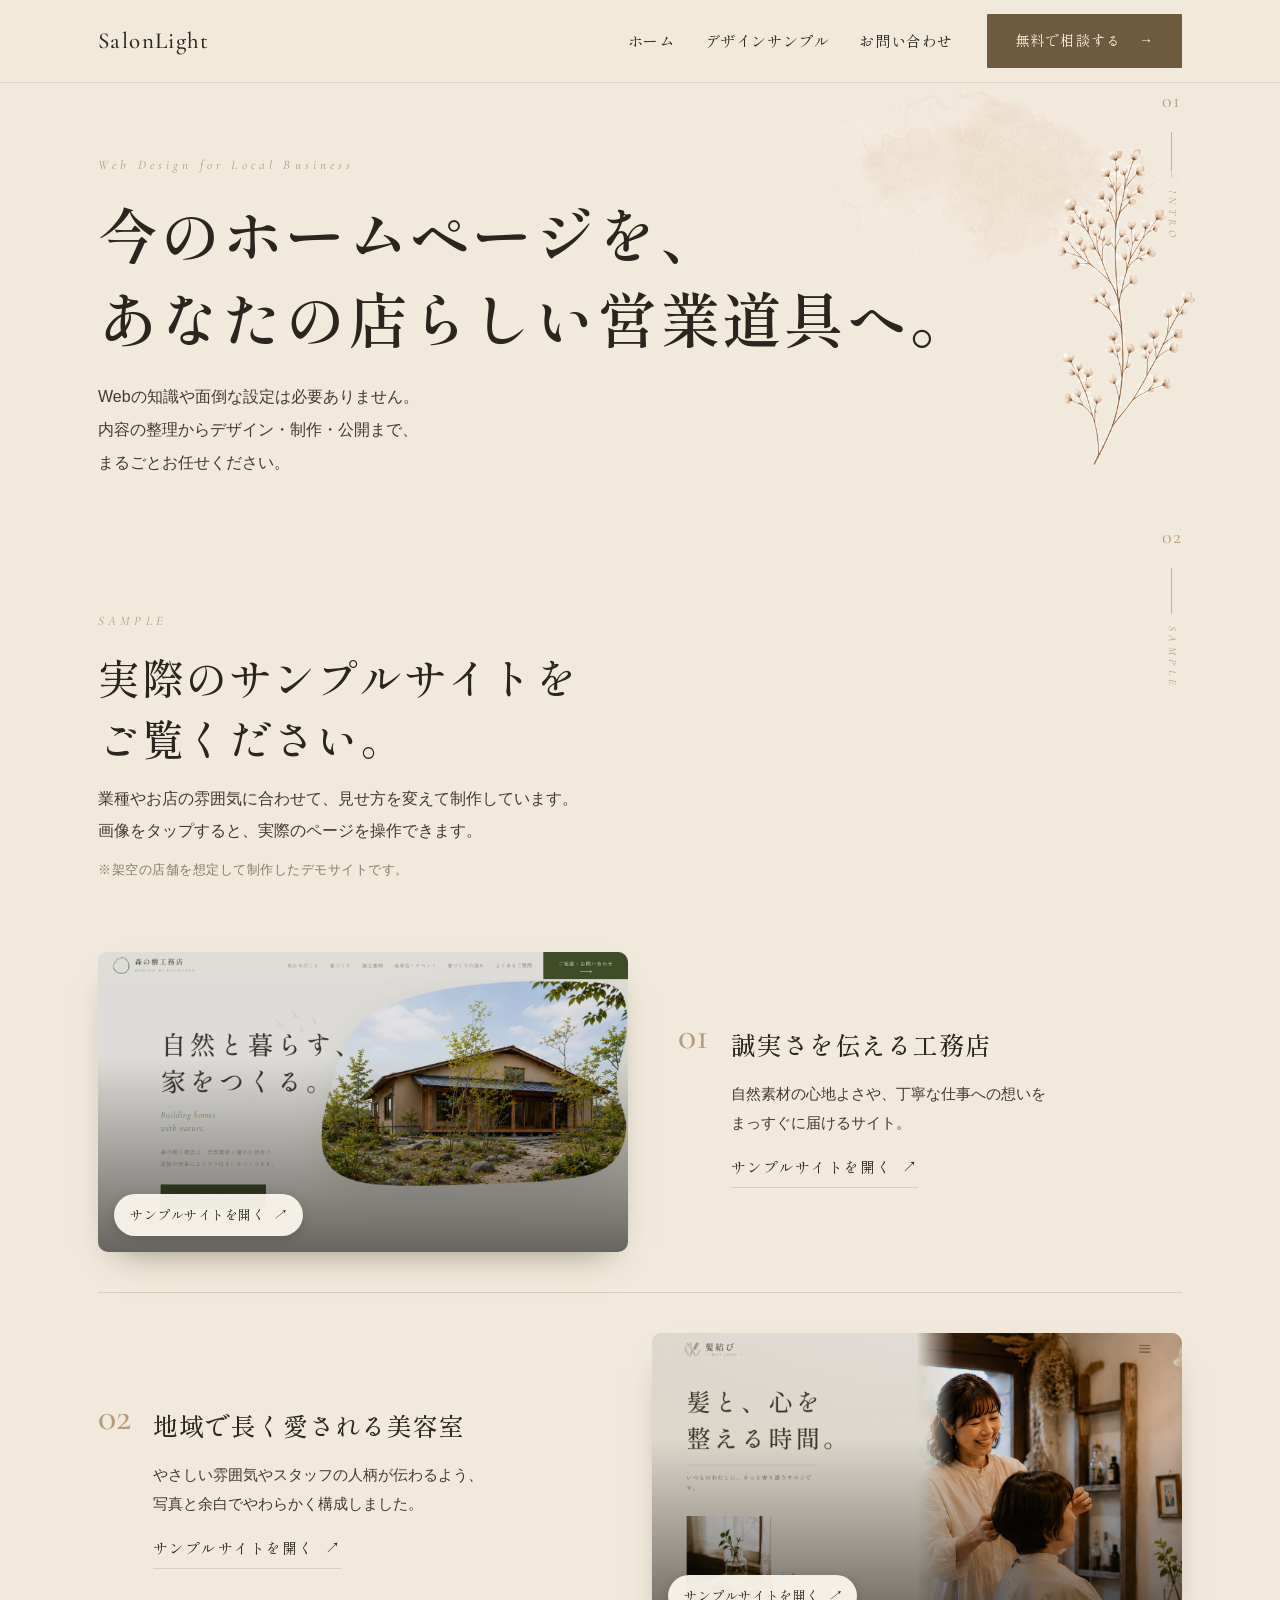
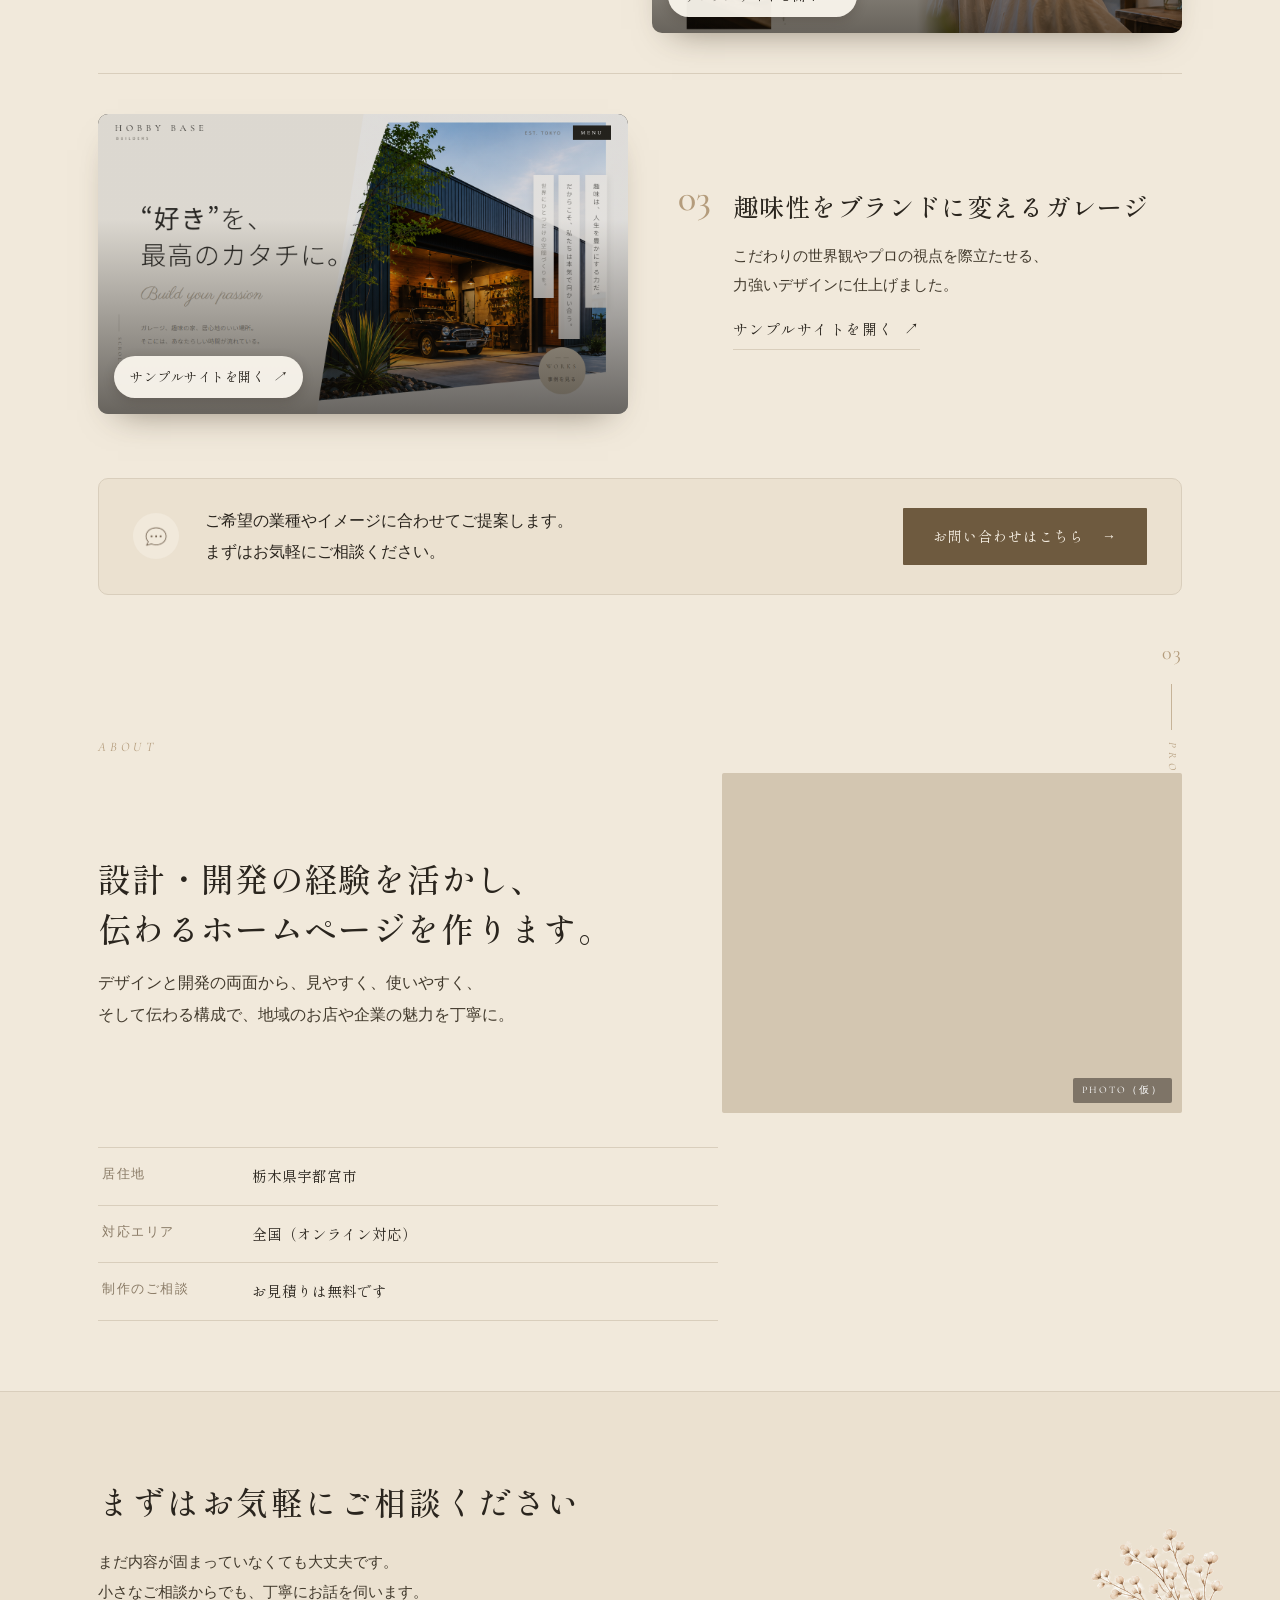
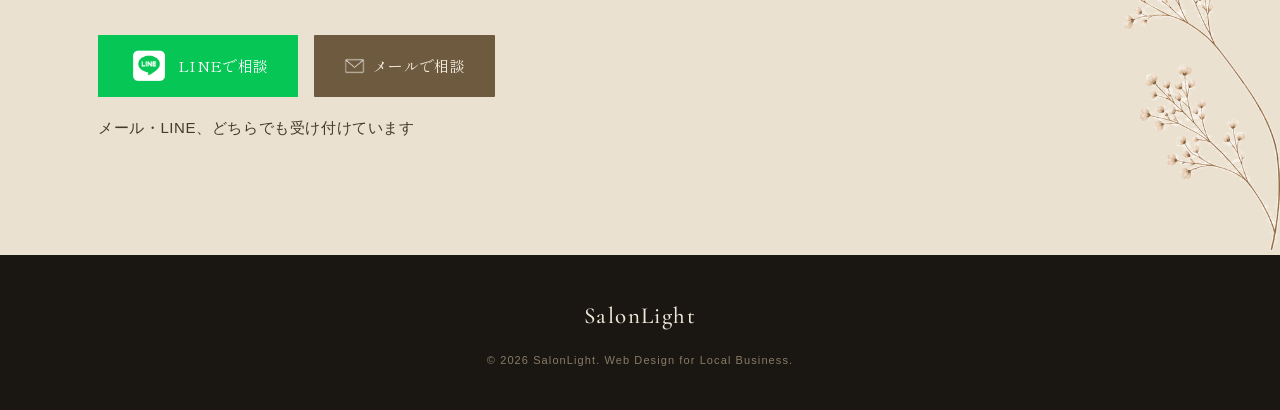
==== commit 94e38da5: "Update site" ====
--- a/index.html
+++ b/index.html
@@ -44,7 +44,7 @@
   <div class="hero-body">
     <p class="eyebrow">Web Design for Local Business</p>
     <h1 class="hero-title">今のホームページを、<br />あなたの店らしい<br class="sp-only" />営業道具へ。</h1>
-    <p class="hero-lead">Webの知識や面倒な設定は必要ありません。<br />内容の整理からデザイン・制作・公開まで、まるごとお任せください。</p>
+    <p class="hero-lead">Webの知識や面倒な設定は必要ありません。<br />内容の整理からデザイン・制作・公開まで、<br />まるごとお任せください。</p>
   </div>
 </section>
 
@@ -141,8 +141,16 @@
   <div class="cta-inner">
     <h2>まずはお気軽にご相談ください</h2>
     <p>まだ内容が固まっていなくても大丈夫です。<br />小さなご相談からでも、丁寧にお話を伺います。</p>
-    <a href="mailto:nnnwa4create@gmail.com" class="btn btn-solid btn-lg">お問い合わせはこちら<span class="ar">→</span></a>
-    <a href="mailto:nnnwa4create@gmail.com" class="link-arrow mail">メールでも受け付けています</a>
+    <div class="cta-actions">
+      <!-- LINEのURL（lin.ee/○○ または line.me/R/ti/p/@ID）に差し替えてください -->
+      <a href="https://lin.ee/NLCwg45" class="btn btn-line cta-btn" target="_blank" rel="noopener">
+        <img class="btn-ic" src="resouce/icons/line_white.png" alt="" />LINEで相談
+      </a>
+      <a href="mailto:nnnwa4create@gmail.com" class="btn btn-solid cta-btn">
+        <img class="btn-ic invert" src="resouce/icons/05_mail.png" alt="" />メールで相談
+      </a>
+    </div>
+    <p class="cta-note">メール・LINE、どちらでも受け付けています</p>
   </div>
 </section>
 
--- a/css/style.css
+++ b/css/style.css
@@ -24,7 +24,7 @@
 }
 
 *{box-sizing:border-box;}
-html{scroll-behavior:smooth;}
+html{scroll-behavior:smooth;overflow-x:hidden;}
 body{
   margin:0;
   background:var(--cream);
@@ -164,7 +164,7 @@
    HERO
    ========================================================= */
 .hero{
-  position:relative;
+  position:relative;overflow:hidden;
   max-width:var(--maxw);margin:0 auto;
   padding:54px var(--pad) 46px;
 }
@@ -303,7 +303,15 @@
   font-size:25px;letter-spacing:.08em;margin:0 0 16px;
 }
 .cta-inner p{font-size:14.5px;line-height:2;color:var(--ink-soft);margin:0 0 28px;}
-.cta-inner .btn-lg{display:flex;width:100%;max-width:340px;margin:0 0 18px;}
+
+.cta-actions{display:grid;grid-template-columns:minmax(0,1fr) minmax(0,1fr);gap:10px;margin:0 0 16px;}
+.cta-btn{min-width:0;gap:8px;padding:15px 8px;font-size:14px;letter-spacing:.02em;}
+.btn-ic{width:21px;height:21px;object-fit:contain;flex:0 0 auto;}
+.btn-line .btn-ic{width:42px;height:42px;margin-top:-11px;margin-bottom:-11px;}
+.btn-ic.invert{filter:brightness(0) invert(1);opacity:.92;}
+.btn-line{background:#06C755;color:#fff;border:none;}
+.btn-line:hover{background:#05B14B;}
+.cta-note{font-size:12.5px;color:var(--muted);letter-spacing:.04em;margin:0;}
 
 /* =========================================================
    FOOTER
@@ -401,8 +409,8 @@
   .cta-inner{padding:80px var(--pad) 84px;}
   .cta-inner h2{font-size:32px;}
   .cta-inner p{font-size:15px;}
-  .cta-inner .btn-lg{display:inline-flex;width:auto;margin-right:30px;margin-bottom:0;}
-  .cta-inner .link-arrow.mail{margin-left:6px;}
+  .cta-actions{display:flex;gap:16px;}
+  .cta-btn{padding:17px 30px;font-size:15px;}
   .cta-flower{max-width:200px;width:22%;}
 }
 
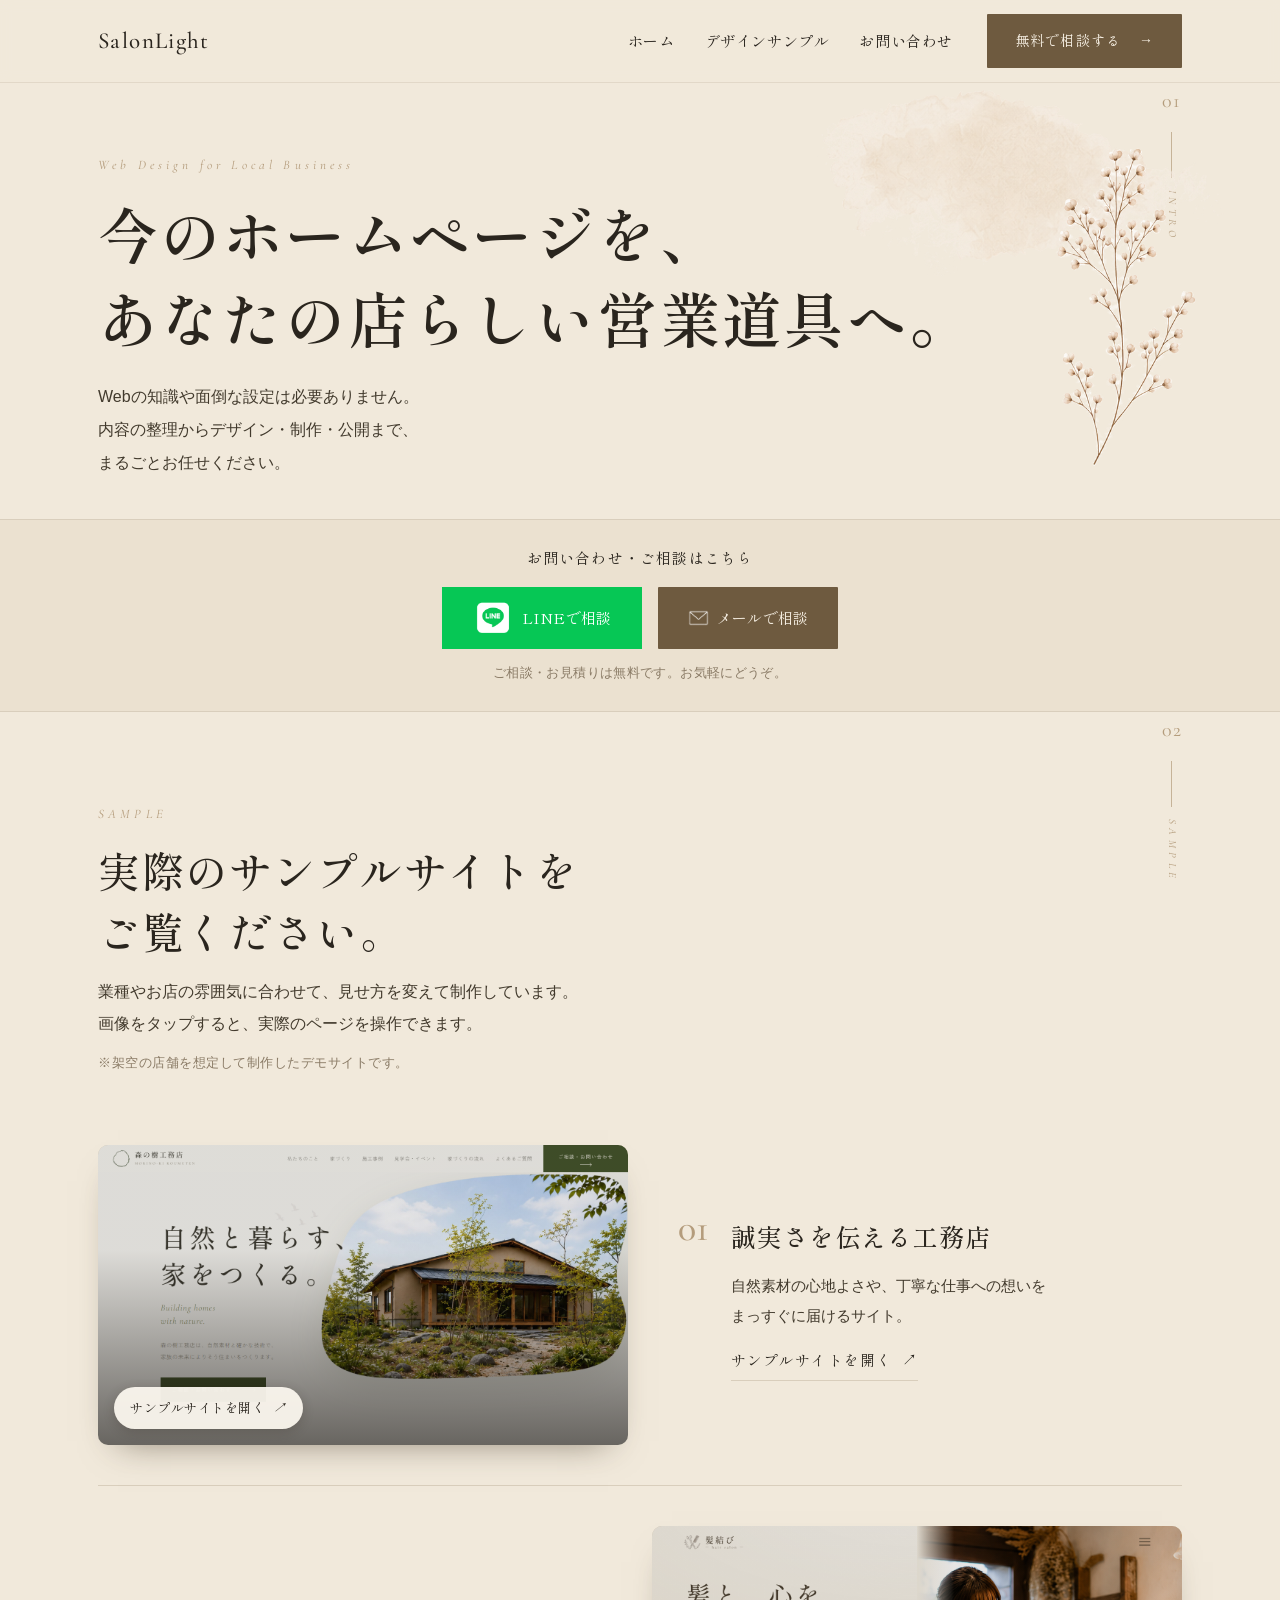
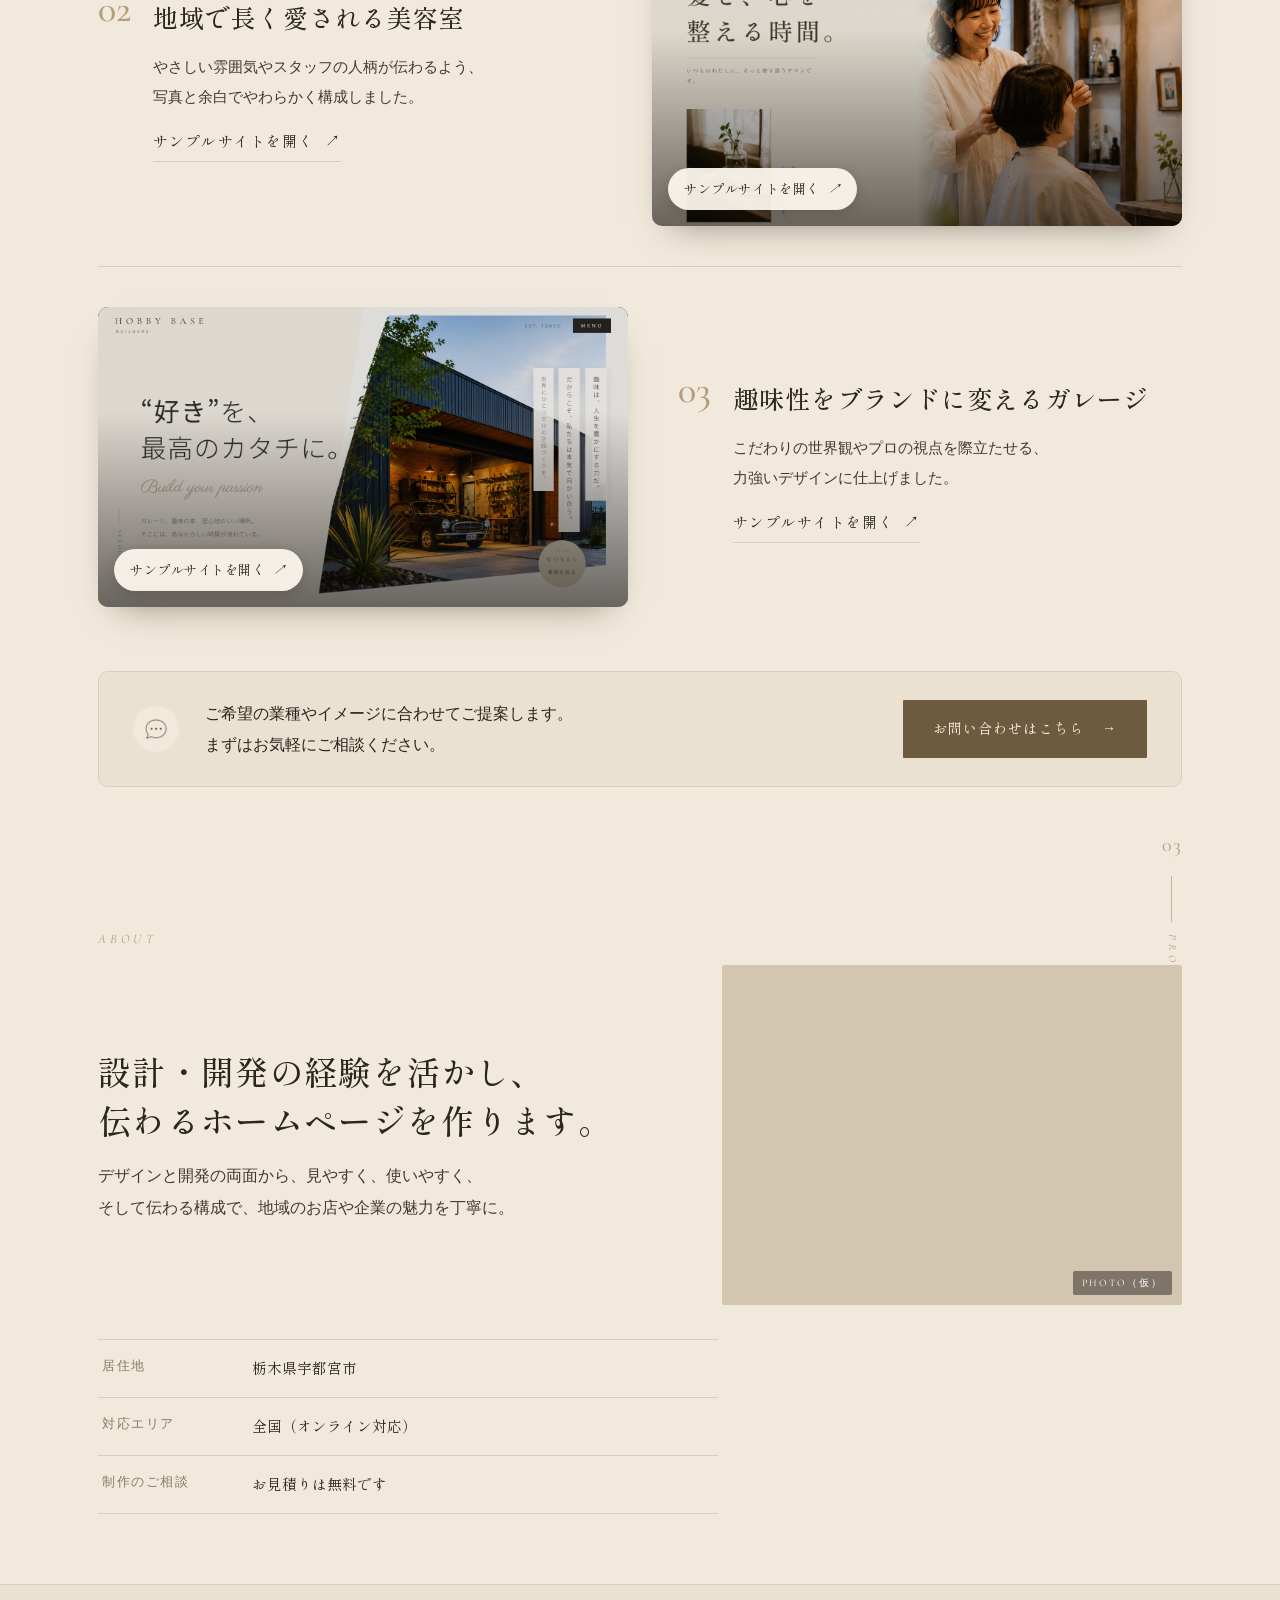
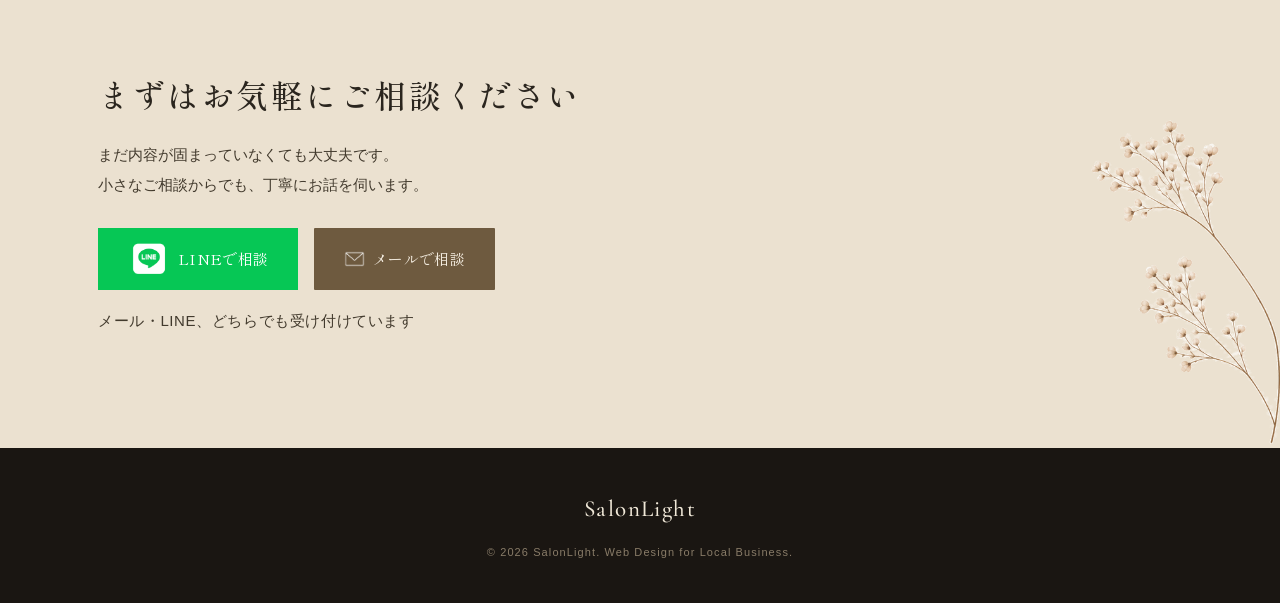
==== commit 89a52a10: "Update site" ====
--- a/index.html
+++ b/index.html
@@ -46,6 +46,21 @@
     <h1 class="hero-title">今のホームページを、<br />あなたの店らしい<br class="sp-only" />営業道具へ。</h1>
     <p class="hero-lead">Webの知識や面倒な設定は必要ありません。<br />内容の整理からデザイン・制作・公開まで、<br />まるごとお任せください。</p>
   </div>
+</section>
+
+<!-- ============ 連絡先バンド（ヒーロー直下） ============ -->
+<section class="hero-contact" aria-label="お問い合わせ">
+  <p class="hc-label">お問い合わせ・ご相談はこちら</p>
+  <div class="cta-actions">
+    <!-- LINEのURL（lin.ee/○○ または line.me/R/ti/p/@ID）に差し替えてください -->
+    <a href="https://lin.ee/xxxxxxx" class="btn btn-line cta-btn" target="_blank" rel="noopener">
+      <img class="btn-ic" src="resouce/icons/line_white.png" alt="" />LINEで相談
+    </a>
+    <a href="mailto:nnnwa4create@gmail.com" class="btn btn-solid cta-btn">
+      <img class="btn-ic invert" src="resouce/icons/05_mail.png" alt="" />メールで相談
+    </a>
+  </div>
+  <p class="hc-note">ご相談・お見積りは無料です。お気軽にどうぞ。</p>
 </section>
 
 <!-- ============ GALLERY / サンプルサイト ============ -->
@@ -119,7 +134,7 @@
   <p class="eyebrow">ABOUT</p>
   <div class="about-grid">
     <div class="about-text">
-      <h2 class="sec-title">設計・開発の経験を活かし、<br />伝わるホームページを作ります。</h2>
+      <h2 class="sec-title">設計・開発の経験を活かし、<br />伝わるホームページを<br class="sp-only" />作ります。</h2>
       <p class="sec-lead">デザインと開発の両面から、見やすく、使いやすく、<br />そして伝わる構成で、地域のお店や企業の魅力を丁寧に。</p>
     </div>
     <!-- 仮置き写真：本番では人物・作業風景の写真に差し替え -->
--- a/css/style.css
+++ b/css/style.css
@@ -180,10 +180,28 @@
 .hero-title{
   font-family:var(--serif);color:var(--ink);
   font-weight:600;letter-spacing:.04em;
-  font-size:35px;line-height:1.45;margin:0 0 22px;
+  font-size:clamp(24px,7.6vw,34px);line-height:1.45;margin:0 0 22px;
 }
 .hero-lead{
   font-size:15px;line-height:2.05;color:var(--ink-soft);margin:0;
+}
+
+/* =========================================================
+   CONTACT BAND (ヒーロー直下の連絡導線)
+   ========================================================= */
+.hero-contact{
+  background:var(--cream-2);
+  border-top:1px solid var(--line);border-bottom:1px solid var(--line);
+  padding:24px var(--pad) 26px;
+  text-align:center;
+}
+.hero-contact .hc-label{
+  font-family:var(--serif);color:var(--ink);
+  font-size:15px;letter-spacing:.08em;margin:0 0 15px;
+}
+.hero-contact .cta-actions{max-width:420px;margin:0 auto;justify-content:center;}
+.hero-contact .hc-note{
+  font-size:12.5px;color:var(--muted);letter-spacing:.03em;margin:13px 0 0;
 }
 
 /* =========================================================
@@ -194,7 +212,7 @@
   padding:58px var(--pad) 30px;
 }
 .sec-head{margin-bottom:30px;}
-.sec-head .sec-title{font-size:32px;margin-top:4px;line-height:1.45;}
+.sec-head .sec-title{font-size:clamp(23px,7.2vw,32px);margin-top:4px;line-height:1.45;}
 
 .work{margin:0 0 30px;}
 
@@ -263,7 +281,7 @@
   padding:64px var(--pad) 50px;
 }
 .about-grid{display:flex;flex-direction:column;gap:26px;}
-.about .sec-title{font-size:27px;}
+.about .sec-title{font-size:clamp(19px,5.8vw,30px);}
 .about-photo{
   margin:0;height:230px;border-radius:2px;overflow:hidden;position:relative;
   background-image:var(--ph);background-size:cover;background-position:center;
